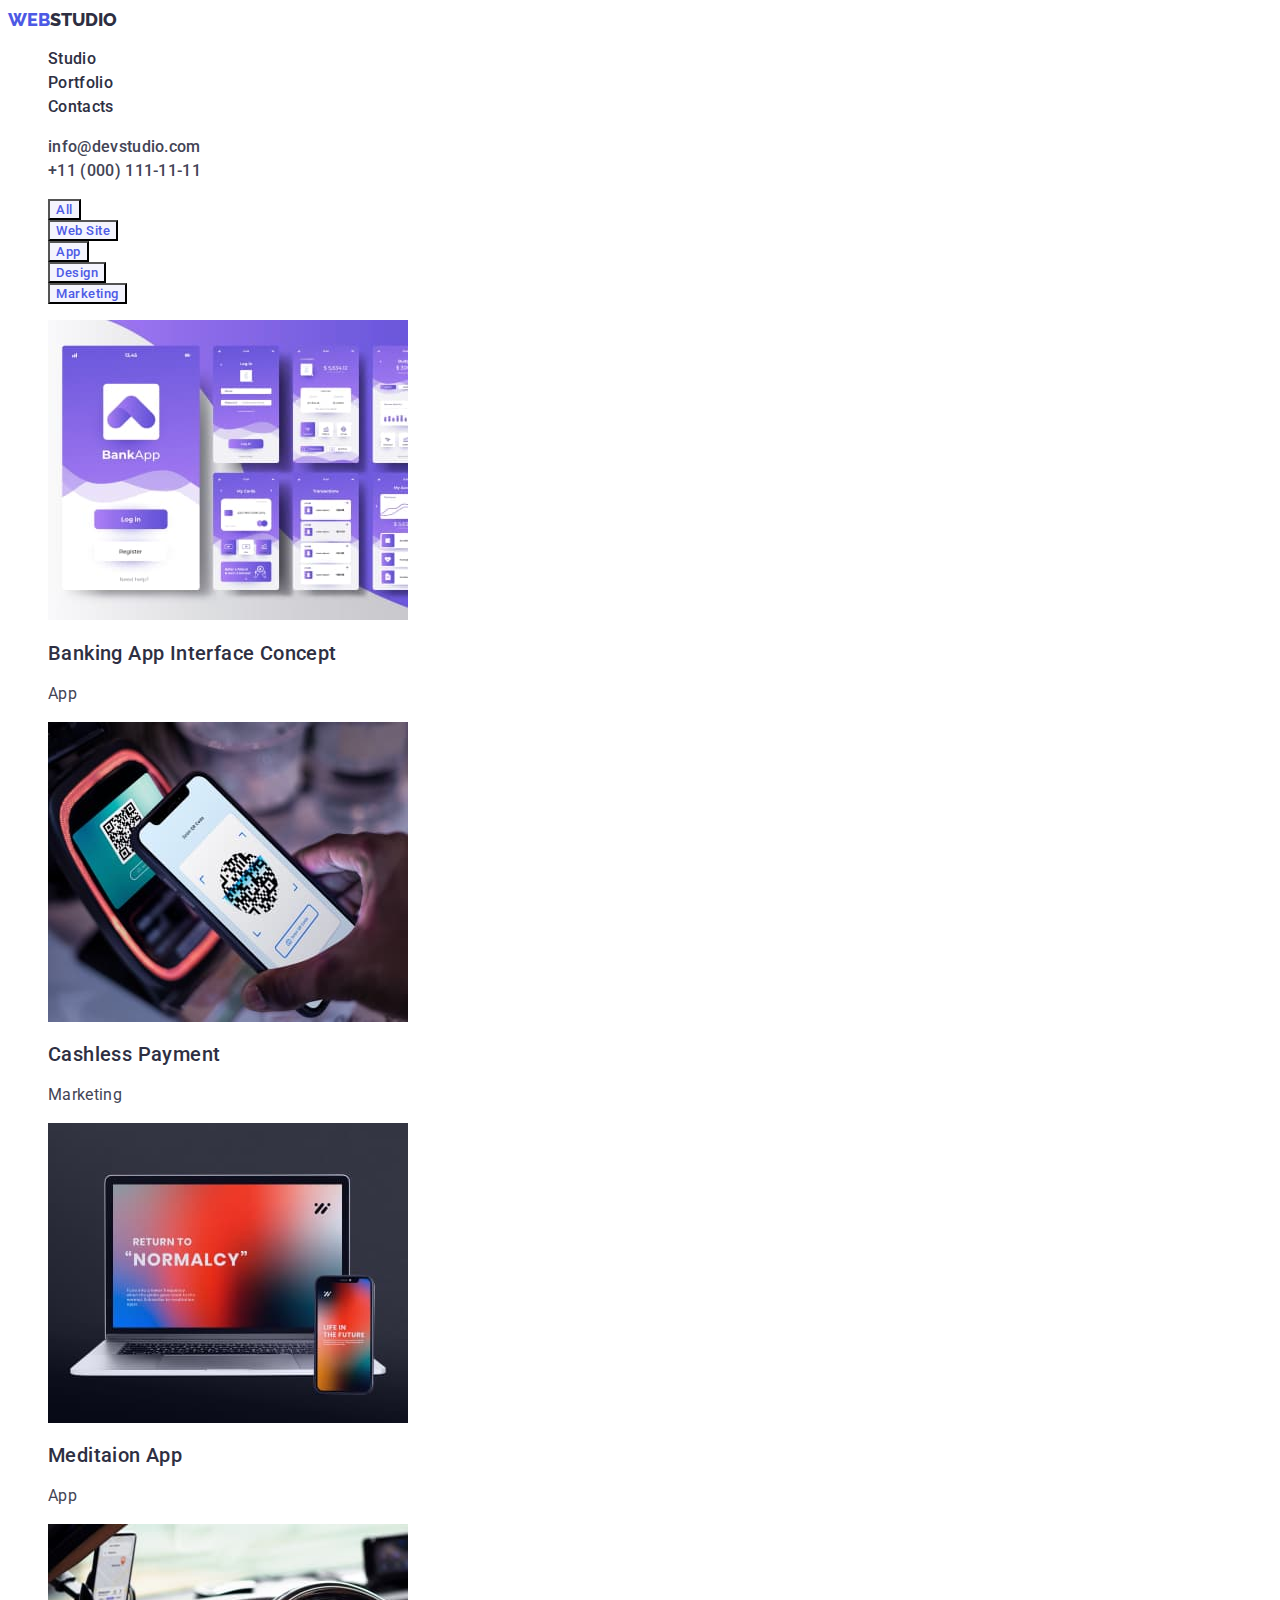
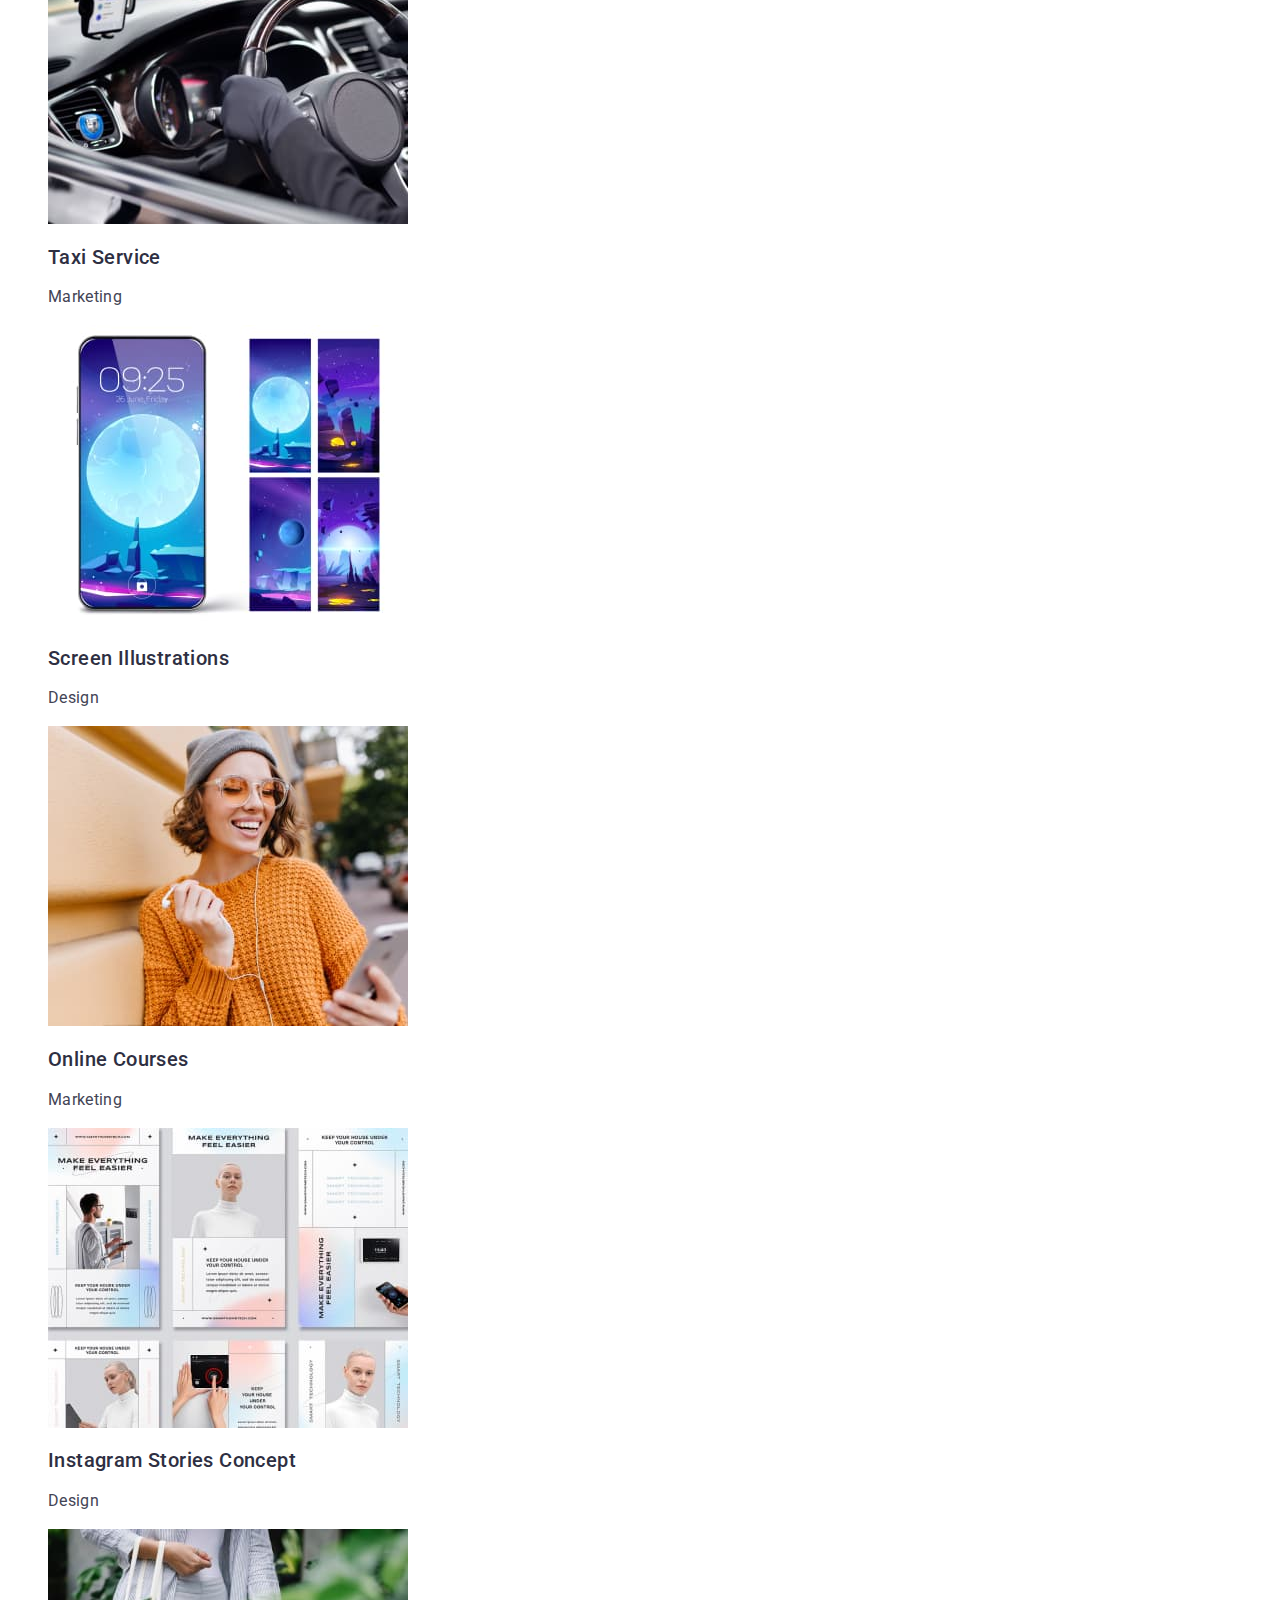
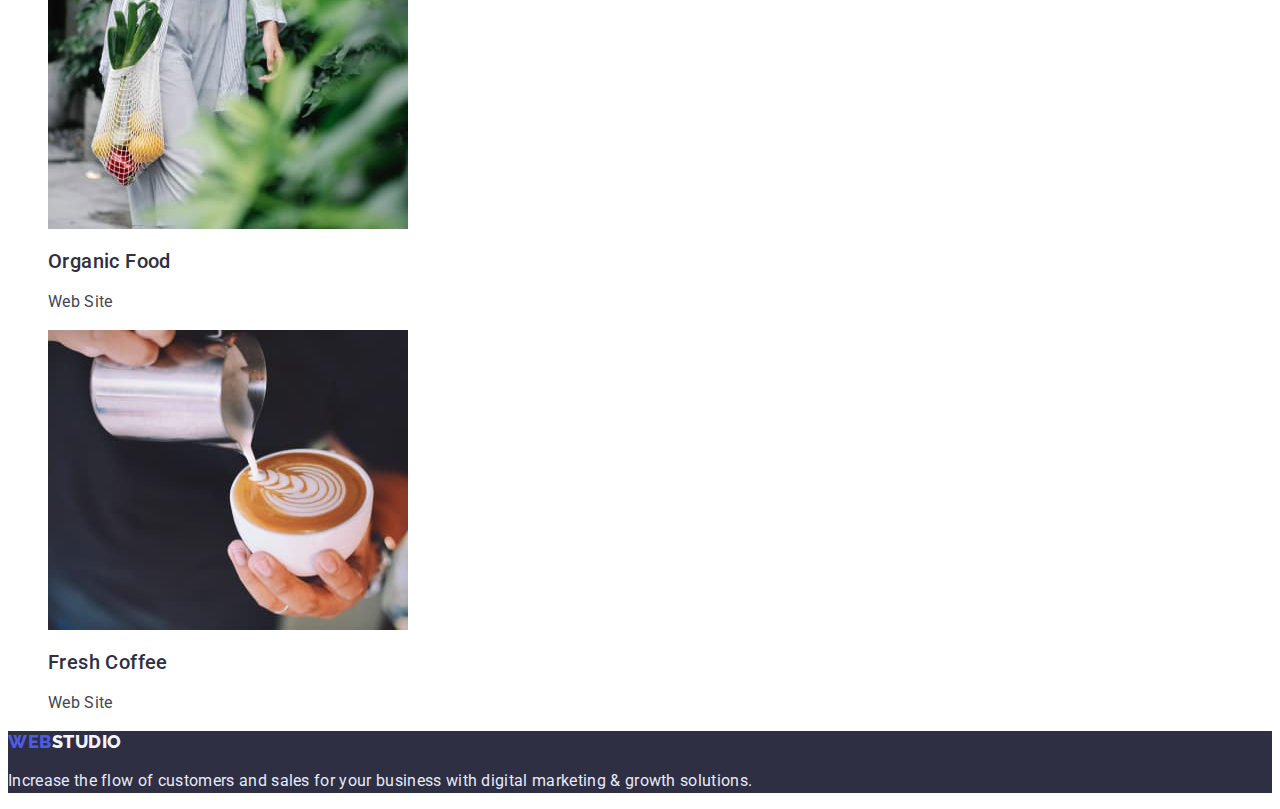
==== portfolio.html @ 5d2a2598 "Initial commit" ====
<!DOCTYPE html>
<html lang="en">
  <head>
    <meta charset="UTF-8" />
    <meta http-equiv="X-UA-Compatible" content="IE=edge" />
    <meta name="viewport" content="width=device-width, initial-scale=1.0" />
    <title>Document</title>
    <link rel="stylesheet" href="./css/styles.css" />
    <link rel="preconnect" href="https://fonts.googleapis.com" />
    <link rel="preconnect" href="https://fonts.gstatic.com" crossorigin />
    <link
      href="https://fonts.googleapis.com/css2?family=Raleway:wght@800&family=Roboto:wght@400;500;700&display=swap"
      rel="stylesheet"
    />
  </head>
  <body>
    <header>
      <a href="./index.html" class="logo"><span>Web</span>Studio</a>
      <nav>
        <ul class="site-nav">
          <li><a class="nav" href="./index.html">Studio</a></li>
          <li><a class="nav" href="./portfolio.html">Portfolio</a></li>
          <li><a class="nav" href="">Contacts</a></li>
        </ul>
      </nav>
      <address>
        <ul class="address-list-item">
          <li>
            <a class="address-list" href="mailto:info@devstudio.com"
              >info@devstudio.com</a
            >
          </li>
          <li>
            <a class="address-list-tel" href="tel:+11(000)111-11-11"
              >+11 (000) 111-11-11</a
            >
          </li>
        </ul>
      </address>
    </header>
    <main>
      <section>
        <h1 hidden>Our Portfolio</h1>
        <ul class="btn-tiny">
          <li>
            <button class="btn-large" type="button">All</button>
          </li>
          <li><button class="btn-large" type="button">Web Site</button></li>
          <li><button class="btn-large" type="button">App</button></li>
          <li><button class="btn-large" type="button">Design</button></li>
          <li><button class="btn-large" type="button">Marketing</button></li>
        </ul>
        <ul class="pic">
          <li>
            <a class="thumb" href="">
              <img
                src="./images/portfolio1.jpg"
                alt="bank application"
                width="360"
              />
              <h2 class="headline">Banking App Interface Concept</h2>
              <p class="desc">App</p>
            </a>
          </li>
          <li>
            <a class="thumb" href="">
              <img
                src="./images/portfolio2.jpg"
                alt="smartphone payment"
                width="360"
              />
              <h2 class="headline">Cashless Payment</h2>
              <p class="desc">Marketing</p>
            </a>
          </li>
          <li>
            <a class="thumb" href="">
              <img
                src="./images/portfolio3.jpg"
                alt="phone and laptop"
                width="360"
              />
              <h2 class="headline">Meditaion App</h2>
              <p class="desc">App</p>
            </a>
          </li>
          <li>
            <a class="thumb" href="">
              <img
                src="./images/portfolio4.jpg"
                alt="driver in the car"
                width="360"
              />
              <h2 class="headline">Taxi Service</h2>
              <p class="desc">Marketing</p>
            </a>
          </li>
          <li>
            <a class="thumb" href="">
              <img
                src="./images/portfolio5.jpg"
                alt="moon photo on phone"
                width="360"
              />
              <h2 class="headline">Screen Illustrations</h2>
              <p class="desc">Design</p>
            </a>
          </li>
          <li>
            <a class="thumb" href="">
              <img src="./images/portfolio6.jpg" alt="happy girl" width="360" />
              <h2 class="headline">Online Courses</h2>
              <p class="desc">Marketing</p>
            </a>
          </li>
          <li>
            <a class="thumb" href="">
              <img
                src="./images/portfolio7.jpg"
                alt="makeup service ad"
                width="360"
              />
              <h2 class="headline">Instagram Stories Concept</h2>
              <p class="desc">Design</p>
            </a>
          </li>
          <li>
            <a class="thumb" href="">
              <img
                src="./images/portfolio8.jpg"
                alt="girl carrying vegetables in a basket"
                width="360"
              />
              <h2 class="headline">Organic Food</h2>
              <p class="desc">Web Site</p>
            </a>
          </li>
          <li>
            <a class="thumb" href="">
              <img
                src="./images/portfolio9.jpg"
                alt="barista makes coffe"
                width="360"
              />
              <h2 class="headline">Fresh Coffee</h2>
              <p class="desc">Web Site</p>
            </a>
          </li>
        </ul>
      </section>
    </main>
    <footer class="footer">
      <a class="logo-desc" href="./index.html"><span>Web</span>Studio</a>
      <p class="items">
        Increase the flow of customers and sales for your business with digital
        marketing & growth solutions.
      </p>
    </footer>
  </body>
</html>
---- css/styles.css ----
body {
  font-family: "Roboto";
  color: #434455;
}

/* ЛОГО */
.logo > span {
  font-family: "Raleway";
  font-size: 18px;
  line-height: 1.3;
  color: #4d5ae5;
  text-transform: uppercase;
  font-weight: 800;
  text-decoration: none;
}

.logo {
  font-family: "Raleway";
  font-size: 18px;
  line-height: 1.3;
  color: #2e2f42;
  text-transform: uppercase;
  font-weight: 800;
  text-decoration: none;
}
/* Navigation */
.site-nav {
  font-weight: 500;
  list-style-type: none;
}
.nav {
  font-size: 16px;
  line-height: 1.5;
  letter-spacing: 0.02em;
  color: #2e2f42;
  text-decoration: none;
}
.nav:hover,
.nav:focus {
  color: #404bbf;
}
.address-list {
  text-decoration: none;
  color: #434455;
}
.address-list-tel {
  text-decoration: none;
  color: #434455;
}

.address-list-item {
  font-size: 16px;
  line-height: 1.5;
  letter-spacing: 0.02em;
  list-style-type: none;
  font-style: normal;
  font-weight: 500;
}

.address-list:hover,
.address-list:focus {
  color: #404bbf;
}

/* Секция Герой */
.title {
  font-weight: 700;
  font-size: 56px;
  letter-spacing: 0.02em;
  line-height: 1.1;
  text-align: center;
  color: #ffffff;
}
.thumbnail {
  background-color: #2e2f42;
}
button {
  font-family: inherit;
  cursor: pointer;
}
.btn:hover,
.btn:focus {
  background-color: #404bbf;
}
.btn-tiny {
  list-style-type: none;
}
.btn-large {
  font-weight: 500;
  display: flex;
  align-items: center;
  text-align: center;
  letter-spacing: 0.04em;
  background: #f4f4fd;
  color: #4d5ae5;
}
.btn-large:hover,
.btn-large:focus {
  background-color: #404bbf;
  color: #ffffff;
}
.btn {
  font-weight: 500;
  display: flex;
  align-items: center;
  font-size: 16px;
  line-height: 1.5;
  letter-spacing: 0.04em;
  color: #ffffff;
  background: #4d5ae5;
}
/* Секция1 */
.subject {
  font-weight: 500;
  font-size: 20px;
  line-height: 1.2;
  color: #2e2f42;
}
.item {
  font-size: 16px;
  line-height: 1.5;
  color: #434455;
  letter-spacing: 0.02em;
  list-style-type: none;
}
.aside {
  list-style-type: none;
  letter-spacing: 0.02em;
}
/* Секция2 */
.heading {
  font-weight: 700;
  font-size: 36px;
  line-height: 1.1;
  text-align: center;
  text-transform: capitalize;
  color: #2e2f42;
  letter-spacing: 0.02em;
}
.pic {
  list-style-type: none;
}
/* Секция3 */
.thumb {
  text-decoration: none;
}

.headline {
  font-weight: 500;
  font-size: 20px;
  line-height: 1.2;
  letter-spacing: 0.02em;
  color: #2e2f42;
}

.desc {
  font-size: 16px;
  line-height: 1.5;
  letter-spacing: 0.02em;
  list-style-type: none;
  color: #434455;
}
.picture {
  list-style-type: none;
}
/* Футер */
.logo-desc {
  font-family: "Raleway";
  font-weight: 800;
  font-size: 18px;
  line-height: 1.2;
  display: flex;
  align-items: center;
  letter-spacing: 0.03em;
  text-transform: uppercase;
  color: #f4f4fd;
  background-color: #2e2f42;
  text-decoration: none;
}
.logo-desc > span {
  font-family: "Raleway";
  font-style: normal;
  font-weight: 800;
  font-size: 18px;
  line-height: 1.2;
  display: flex;
  align-items: center;
  letter-spacing: 0.03em;
  text-transform: uppercase;
  color: #4d5ae5;
  text-decoration: none;
}
.footer {
  background-color: #2e2f42;
}
.items {
  color: #e7e9fc;
  background-color: #2e2f42;
  font-size: 16px;
  line-height: 1.5;
  letter-spacing: 0.02em;
}
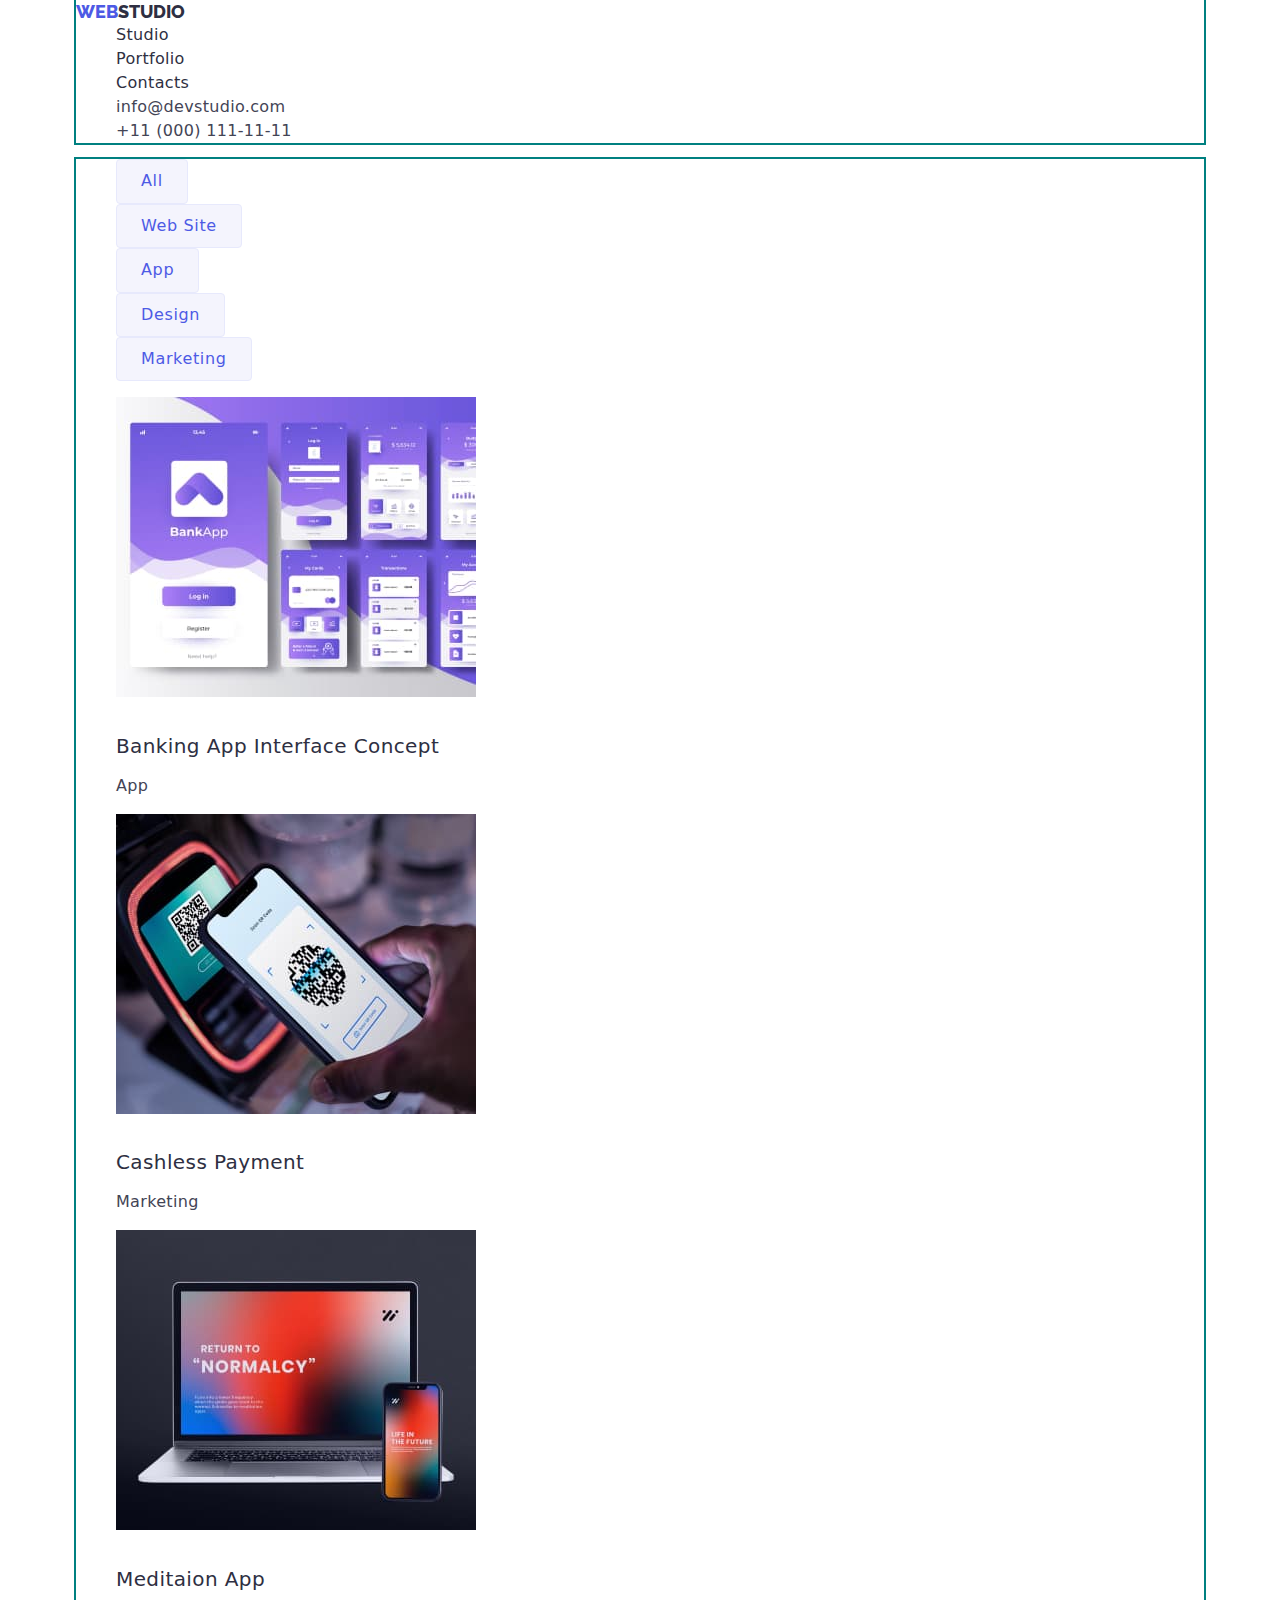
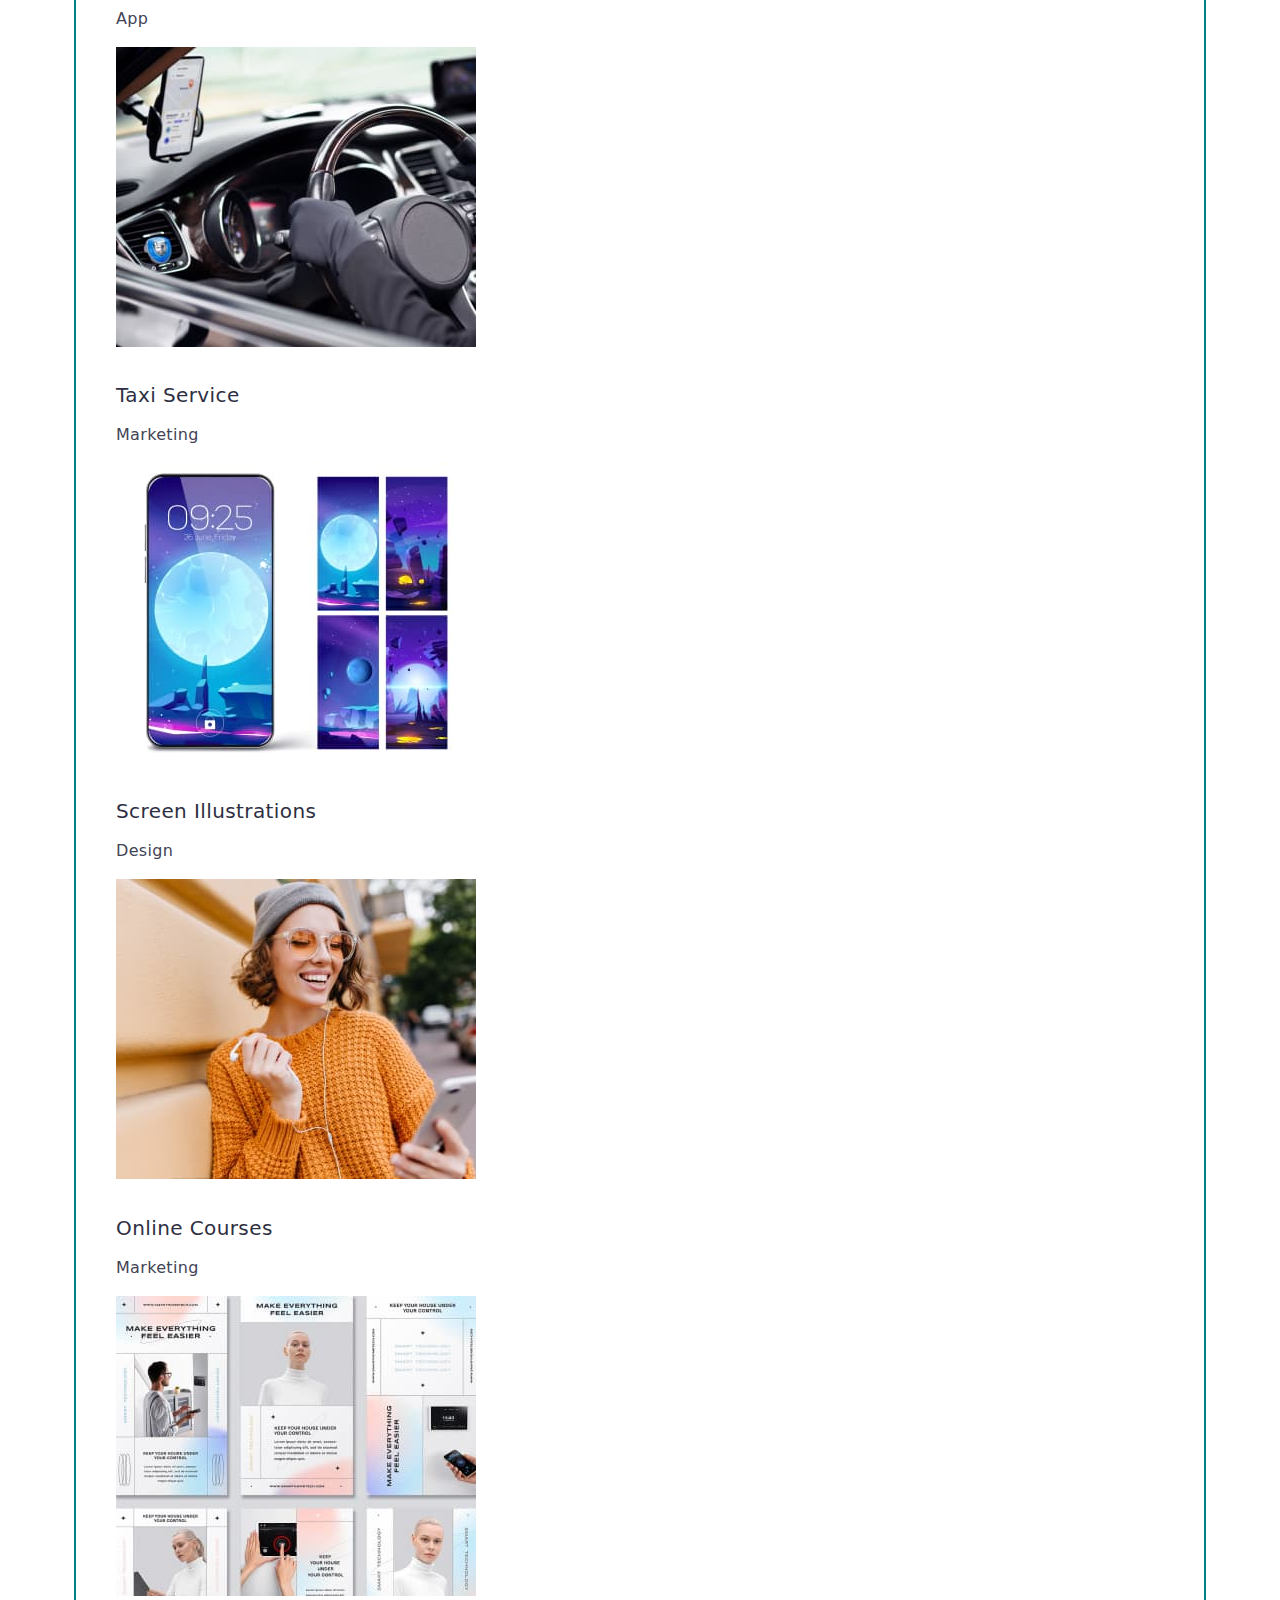
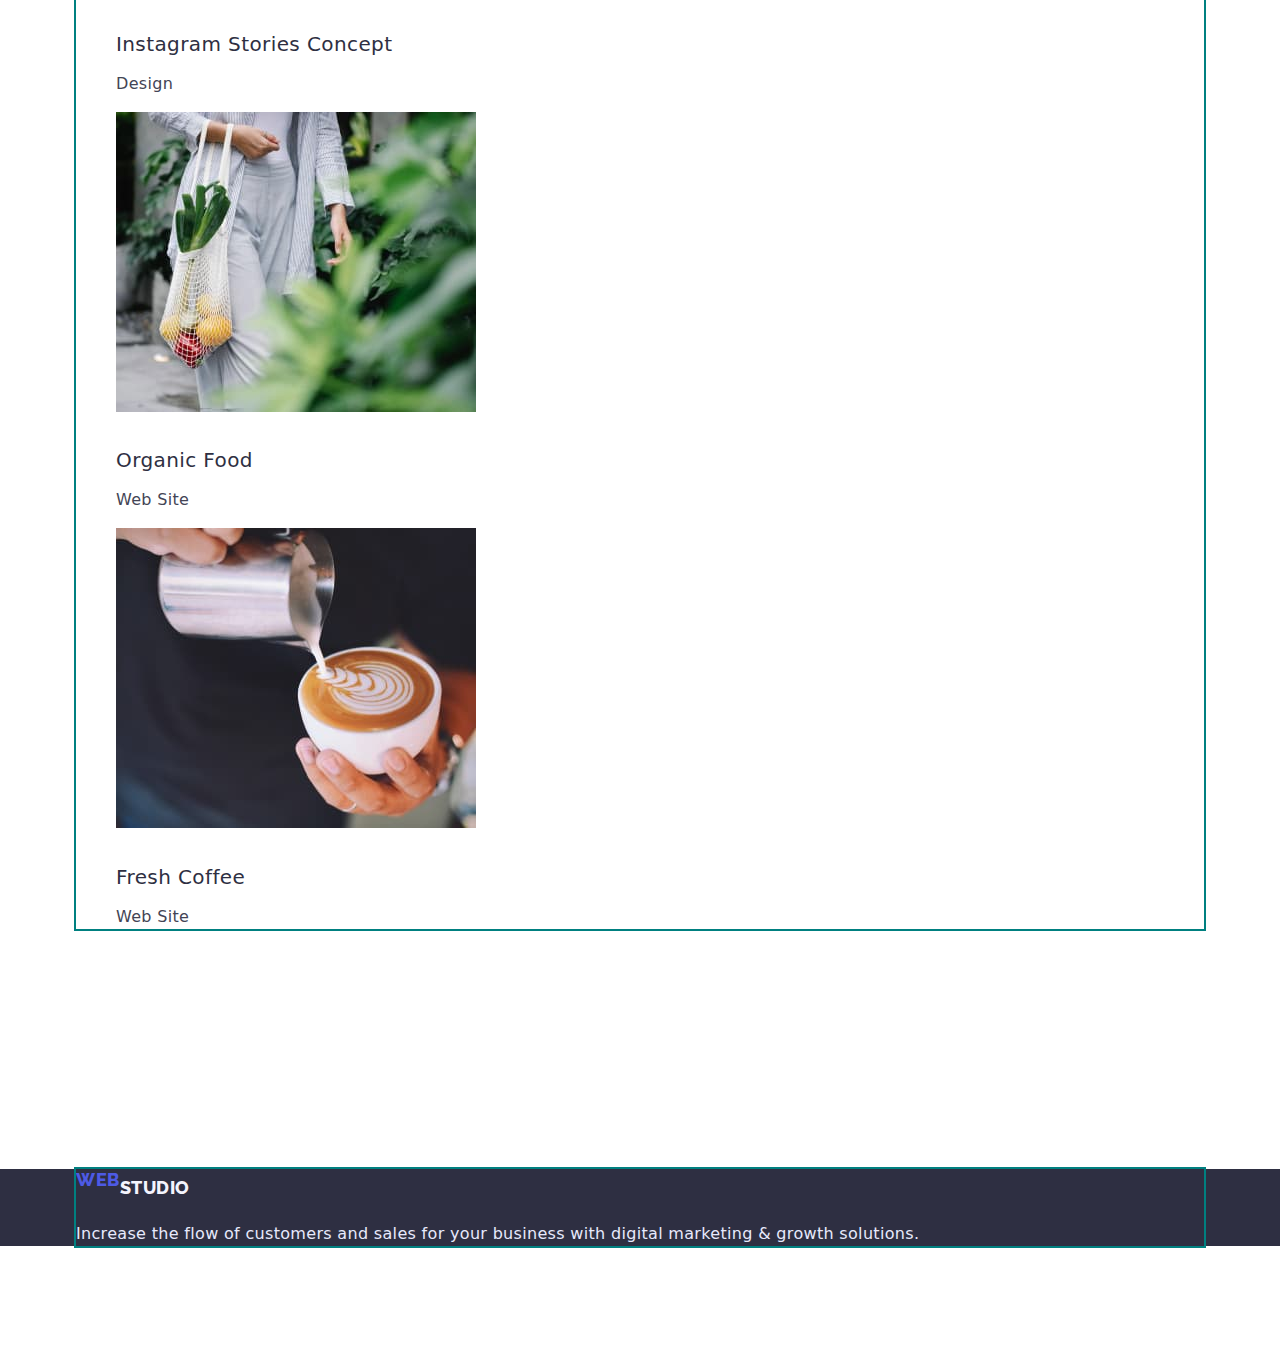
==== commit bb70db79: "Chin" ====
--- a/portfolio.html
+++ b/portfolio.html
@@ -12,149 +12,163 @@
       href="https://fonts.googleapis.com/css2?family=Raleway:wght@800&family=Roboto:wght@400;500;700&display=swap"
       rel="stylesheet"
     />
+    <link
+      rel="stylesheet"
+      href="https://cdnjs.cloudflare.com/ajax/libs/modern-normalize/1.1.0/modern-normalize.min.css"
+    />
   </head>
   <body>
     <header>
-      <a href="./index.html" class="logo"><span>Web</span>Studio</a>
-      <nav>
-        <ul class="site-nav">
-          <li><a class="nav" href="./index.html">Studio</a></li>
-          <li><a class="nav" href="./portfolio.html">Portfolio</a></li>
-          <li><a class="nav" href="">Contacts</a></li>
-        </ul>
-      </nav>
-      <address>
-        <ul class="address-list-item">
-          <li>
-            <a class="address-list" href="mailto:info@devstudio.com"
-              >info@devstudio.com</a
-            >
-          </li>
-          <li>
-            <a class="address-list-tel" href="tel:+11(000)111-11-11"
-              >+11 (000) 111-11-11</a
-            >
-          </li>
-        </ul>
-      </address>
+      <div class="container">
+        <a href="./index.html" class="logo"><span>Web</span>Studio</a>
+        <nav>
+          <ul class="site-nav">
+            <li><a class="nav" href="./index.html">Studio</a></li>
+            <li><a class="nav" href="./portfolio.html">Portfolio</a></li>
+            <li><a class="nav" href="">Contacts</a></li>
+          </ul>
+        </nav>
+        <address>
+          <ul class="address-list-item">
+            <li>
+              <a class="address-list" href="mailto:info@devstudio.com"
+                >info@devstudio.com</a
+              >
+            </li>
+            <li>
+              <a class="address-list-tel" href="tel:+11(000)111-11-11"
+                >+11 (000) 111-11-11</a
+              >
+            </li>
+          </ul>
+        </address>
+      </div>
     </header>
     <main>
       <section>
-        <h1 hidden>Our Portfolio</h1>
-        <ul class="btn-tiny">
-          <li>
-            <button class="btn-large" type="button">All</button>
-          </li>
-          <li><button class="btn-large" type="button">Web Site</button></li>
-          <li><button class="btn-large" type="button">App</button></li>
-          <li><button class="btn-large" type="button">Design</button></li>
-          <li><button class="btn-large" type="button">Marketing</button></li>
-        </ul>
-        <ul class="pic">
-          <li>
-            <a class="thumb" href="">
-              <img
-                src="./images/portfolio1.jpg"
-                alt="bank application"
-                width="360"
-              />
-              <h2 class="headline">Banking App Interface Concept</h2>
-              <p class="desc">App</p>
-            </a>
-          </li>
-          <li>
-            <a class="thumb" href="">
-              <img
-                src="./images/portfolio2.jpg"
-                alt="smartphone payment"
-                width="360"
-              />
-              <h2 class="headline">Cashless Payment</h2>
-              <p class="desc">Marketing</p>
-            </a>
-          </li>
-          <li>
-            <a class="thumb" href="">
-              <img
-                src="./images/portfolio3.jpg"
-                alt="phone and laptop"
-                width="360"
-              />
-              <h2 class="headline">Meditaion App</h2>
-              <p class="desc">App</p>
-            </a>
-          </li>
-          <li>
-            <a class="thumb" href="">
-              <img
-                src="./images/portfolio4.jpg"
-                alt="driver in the car"
-                width="360"
-              />
-              <h2 class="headline">Taxi Service</h2>
-              <p class="desc">Marketing</p>
-            </a>
-          </li>
-          <li>
-            <a class="thumb" href="">
-              <img
-                src="./images/portfolio5.jpg"
-                alt="moon photo on phone"
-                width="360"
-              />
-              <h2 class="headline">Screen Illustrations</h2>
-              <p class="desc">Design</p>
-            </a>
-          </li>
-          <li>
-            <a class="thumb" href="">
-              <img src="./images/portfolio6.jpg" alt="happy girl" width="360" />
-              <h2 class="headline">Online Courses</h2>
-              <p class="desc">Marketing</p>
-            </a>
-          </li>
-          <li>
-            <a class="thumb" href="">
-              <img
-                src="./images/portfolio7.jpg"
-                alt="makeup service ad"
-                width="360"
-              />
-              <h2 class="headline">Instagram Stories Concept</h2>
-              <p class="desc">Design</p>
-            </a>
-          </li>
-          <li>
-            <a class="thumb" href="">
-              <img
-                src="./images/portfolio8.jpg"
-                alt="girl carrying vegetables in a basket"
-                width="360"
-              />
-              <h2 class="headline">Organic Food</h2>
-              <p class="desc">Web Site</p>
-            </a>
-          </li>
-          <li>
-            <a class="thumb" href="">
-              <img
-                src="./images/portfolio9.jpg"
-                alt="barista makes coffe"
-                width="360"
-              />
-              <h2 class="headline">Fresh Coffee</h2>
-              <p class="desc">Web Site</p>
-            </a>
-          </li>
-        </ul>
+        <div class="container">
+          <h1 hidden>Our Portfolio</h1>
+          <ul class="btn-tiny">
+            <li>
+              <button class="btn-large" type="button">All</button>
+            </li>
+            <li><button class="btn-large" type="button">Web Site</button></li>
+            <li><button class="btn-large" type="button">App</button></li>
+            <li><button class="btn-large" type="button">Design</button></li>
+            <li><button class="btn-large" type="button">Marketing</button></li>
+          </ul>
+          <ul class="pic">
+            <li>
+              <a class="thumb" href="">
+                <img
+                  src="./images/portfolio1.jpg"
+                  alt="bank application"
+                  width="360"
+                />
+                <h2 class="headline">Banking App Interface Concept</h2>
+                <p class="desc">App</p>
+              </a>
+            </li>
+            <li>
+              <a class="thumb" href="">
+                <img
+                  src="./images/portfolio2.jpg"
+                  alt="smartphone payment"
+                  width="360"
+                />
+                <h2 class="headline">Cashless Payment</h2>
+                <p class="desc">Marketing</p>
+              </a>
+            </li>
+            <li>
+              <a class="thumb" href="">
+                <img
+                  src="./images/portfolio3.jpg"
+                  alt="phone and laptop"
+                  width="360"
+                />
+                <h2 class="headline">Meditaion App</h2>
+                <p class="desc">App</p>
+              </a>
+            </li>
+            <li>
+              <a class="thumb" href="">
+                <img
+                  src="./images/portfolio4.jpg"
+                  alt="driver in the car"
+                  width="360"
+                />
+                <h2 class="headline">Taxi Service</h2>
+                <p class="desc">Marketing</p>
+              </a>
+            </li>
+            <li>
+              <a class="thumb" href="">
+                <img
+                  src="./images/portfolio5.jpg"
+                  alt="moon photo on phone"
+                  width="360"
+                />
+                <h2 class="headline">Screen Illustrations</h2>
+                <p class="desc">Design</p>
+              </a>
+            </li>
+            <li>
+              <a class="thumb" href="">
+                <img
+                  src="./images/portfolio6.jpg"
+                  alt="happy girl"
+                  width="360"
+                />
+                <h2 class="headline">Online Courses</h2>
+                <p class="desc">Marketing</p>
+              </a>
+            </li>
+            <li>
+              <a class="thumb" href="">
+                <img
+                  src="./images/portfolio7.jpg"
+                  alt="makeup service ad"
+                  width="360"
+                />
+                <h2 class="headline">Instagram Stories Concept</h2>
+                <p class="desc">Design</p>
+              </a>
+            </li>
+            <li>
+              <a class="thumb" href="">
+                <img
+                  src="./images/portfolio8.jpg"
+                  alt="girl carrying vegetables in a basket"
+                  width="360"
+                />
+                <h2 class="headline">Organic Food</h2>
+                <p class="desc">Web Site</p>
+              </a>
+            </li>
+            <li>
+              <a class="thumb" href="">
+                <img
+                  src="./images/portfolio9.jpg"
+                  alt="barista makes coffe"
+                  width="360"
+                />
+                <h2 class="headline">Fresh Coffee</h2>
+                <p class="desc">Web Site</p>
+              </a>
+            </li>
+          </ul>
+        </div>
       </section>
     </main>
     <footer class="footer">
-      <a class="logo-desc" href="./index.html"><span>Web</span>Studio</a>
-      <p class="items">
-        Increase the flow of customers and sales for your business with digital
-        marketing & growth solutions.
-      </p>
+      <div class="container">
+        <a class="logo-desc" href="./index.html"><span>Web</span>Studio</a>
+        <p class="items">
+          Increase the flow of customers and sales for your business with
+          digital marketing & growth solutions.
+        </p>
+      </div>
     </footer>
   </body>
 </html>
--- a/css/styles.css
+++ b/css/styles.css
@@ -2,7 +2,12 @@
   font-family: "Roboto";
   color: #434455;
 }
-
+.container {
+  margin-left: auto;
+  margin-right: auto;
+  width: 1128px;
+  outline: 2px solid teal;
+}
 /* ЛОГО */
 .logo > span {
   font-family: "Raleway";
@@ -24,9 +29,15 @@
   text-decoration: none;
 }
 /* Navigation */
+.lead {
+  margin-top: 0;
+  margin-bottom: 0;
+}
 .site-nav {
   font-weight: 500;
   list-style-type: none;
+  margin-top: 0;
+  margin-bottom: 0;
 }
 .nav {
   font-size: 16px;
@@ -55,6 +66,8 @@
   list-style-type: none;
   font-style: normal;
   font-weight: 500;
+  margin-top: 0;
+  margin-bottom: 0;
 }
 
 .address-list:hover,
@@ -64,14 +77,16 @@
 
 /* Секция Герой */
 .title {
+  margin-top: 0;
+  margin-bottom: 48px;
   font-weight: 700;
   font-size: 56px;
   letter-spacing: 0.02em;
   line-height: 1.1;
-  text-align: center;
   color: #ffffff;
 }
 .thumbnail {
+  text-align: center;
   background-color: #2e2f42;
 }
 button {
@@ -93,6 +108,11 @@
   letter-spacing: 0.04em;
   background: #f4f4fd;
   color: #4d5ae5;
+  display: inline-block;
+  border: 1px solid #e7e9fc;
+  border-radius: 4px;
+  min-width: 30px;
+  padding: 12px 24px;
 }
 .btn-large:hover,
 .btn-large:focus {
@@ -101,20 +121,30 @@
 }
 .btn {
   font-weight: 500;
-  display: flex;
   align-items: center;
   font-size: 16px;
   line-height: 1.5;
   letter-spacing: 0.04em;
   color: #ffffff;
   background: #4d5ae5;
+  border-radius: 4px;
+  padding: 16px 32px;
+  display: inline-block;
+  min-width: 169px;
+  text-align: center;
 }
 /* Секция1 */
+.section {
+  padding-top: 120px;
+  padding-bottom: 120px;
+}
 .subject {
   font-weight: 500;
   font-size: 20px;
   line-height: 1.2;
   color: #2e2f42;
+  margin-top: 0;
+  margin-bottom: 8px;
 }
 .item {
   font-size: 16px;
@@ -122,6 +152,8 @@
   color: #434455;
   letter-spacing: 0.02em;
   list-style-type: none;
+  margin-top: 0;
+  margin-bottom: 120px;
 }
 .aside {
   list-style-type: none;
@@ -136,9 +168,13 @@
   text-transform: capitalize;
   color: #2e2f42;
   letter-spacing: 0.02em;
-}
+  margin: 0px 0px 72px 0px;
+}
+
 .pic {
   list-style-type: none;
+  margin-top: 0;
+  margin-bottom: 240px;
 }
 /* Секция3 */
 .thumb {
@@ -151,6 +187,8 @@
   line-height: 1.2;
   letter-spacing: 0.02em;
   color: #2e2f42;
+  margin-top: 32px;
+  margin-bottom: 8px;
 }
 
 .desc {
@@ -162,6 +200,8 @@
 }
 .picture {
   list-style-type: none;
+  margin-top: 0;
+  margin-bottom: 120px;
 }
 /* Футер */
 .logo-desc {
@@ -176,6 +216,8 @@
   color: #f4f4fd;
   background-color: #2e2f42;
   text-decoration: none;
+  margin-top: 0px;
+  margin-bottom: 16px;
 }
 .logo-desc > span {
   font-family: "Raleway";
@@ -183,12 +225,13 @@
   font-weight: 800;
   font-size: 18px;
   line-height: 1.2;
-  display: flex;
   align-items: center;
   letter-spacing: 0.03em;
   text-transform: uppercase;
   color: #4d5ae5;
   text-decoration: none;
+  margin-top: 0px;
+  margin-bottom: 16px;
 }
 .footer {
   background-color: #2e2f42;
@@ -199,4 +242,6 @@
   font-size: 16px;
   line-height: 1.5;
   letter-spacing: 0.02em;
-}
+  margin-top: 0px;
+  margin-bottom: 100px;
+}
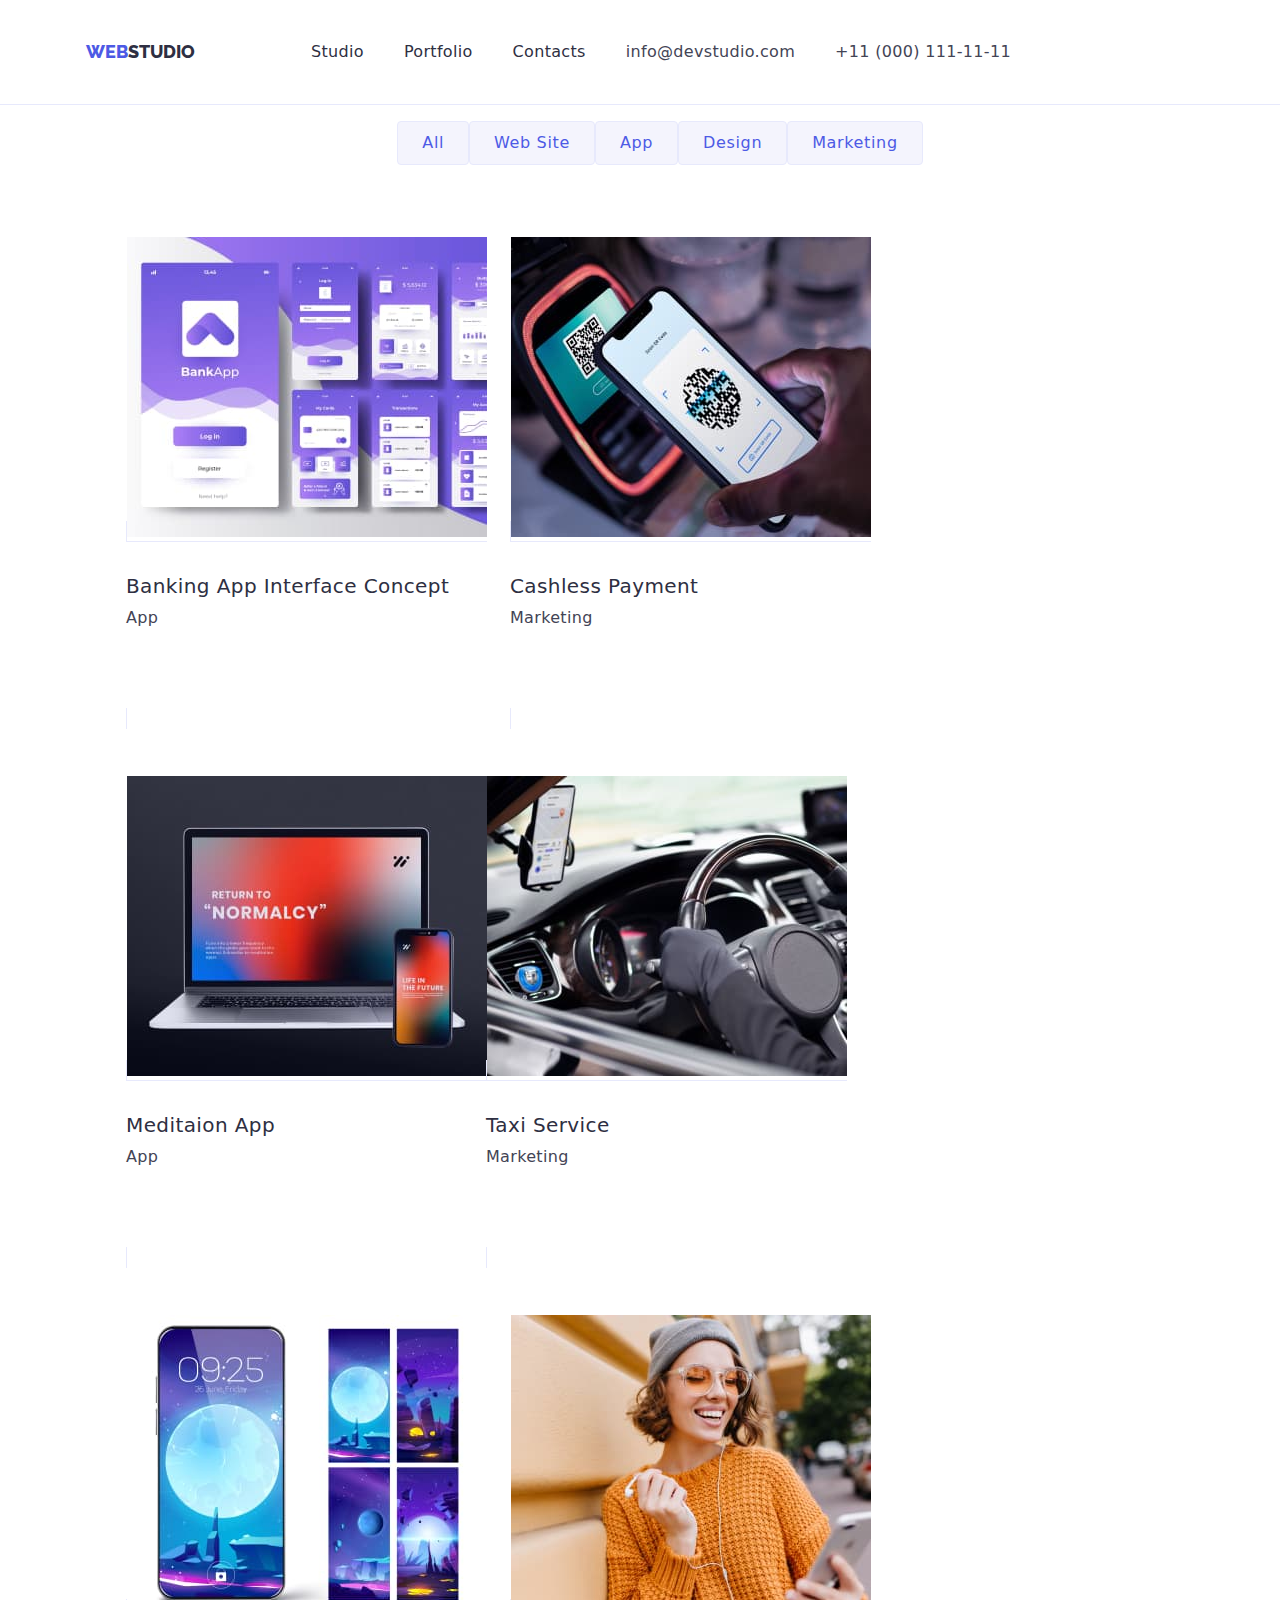
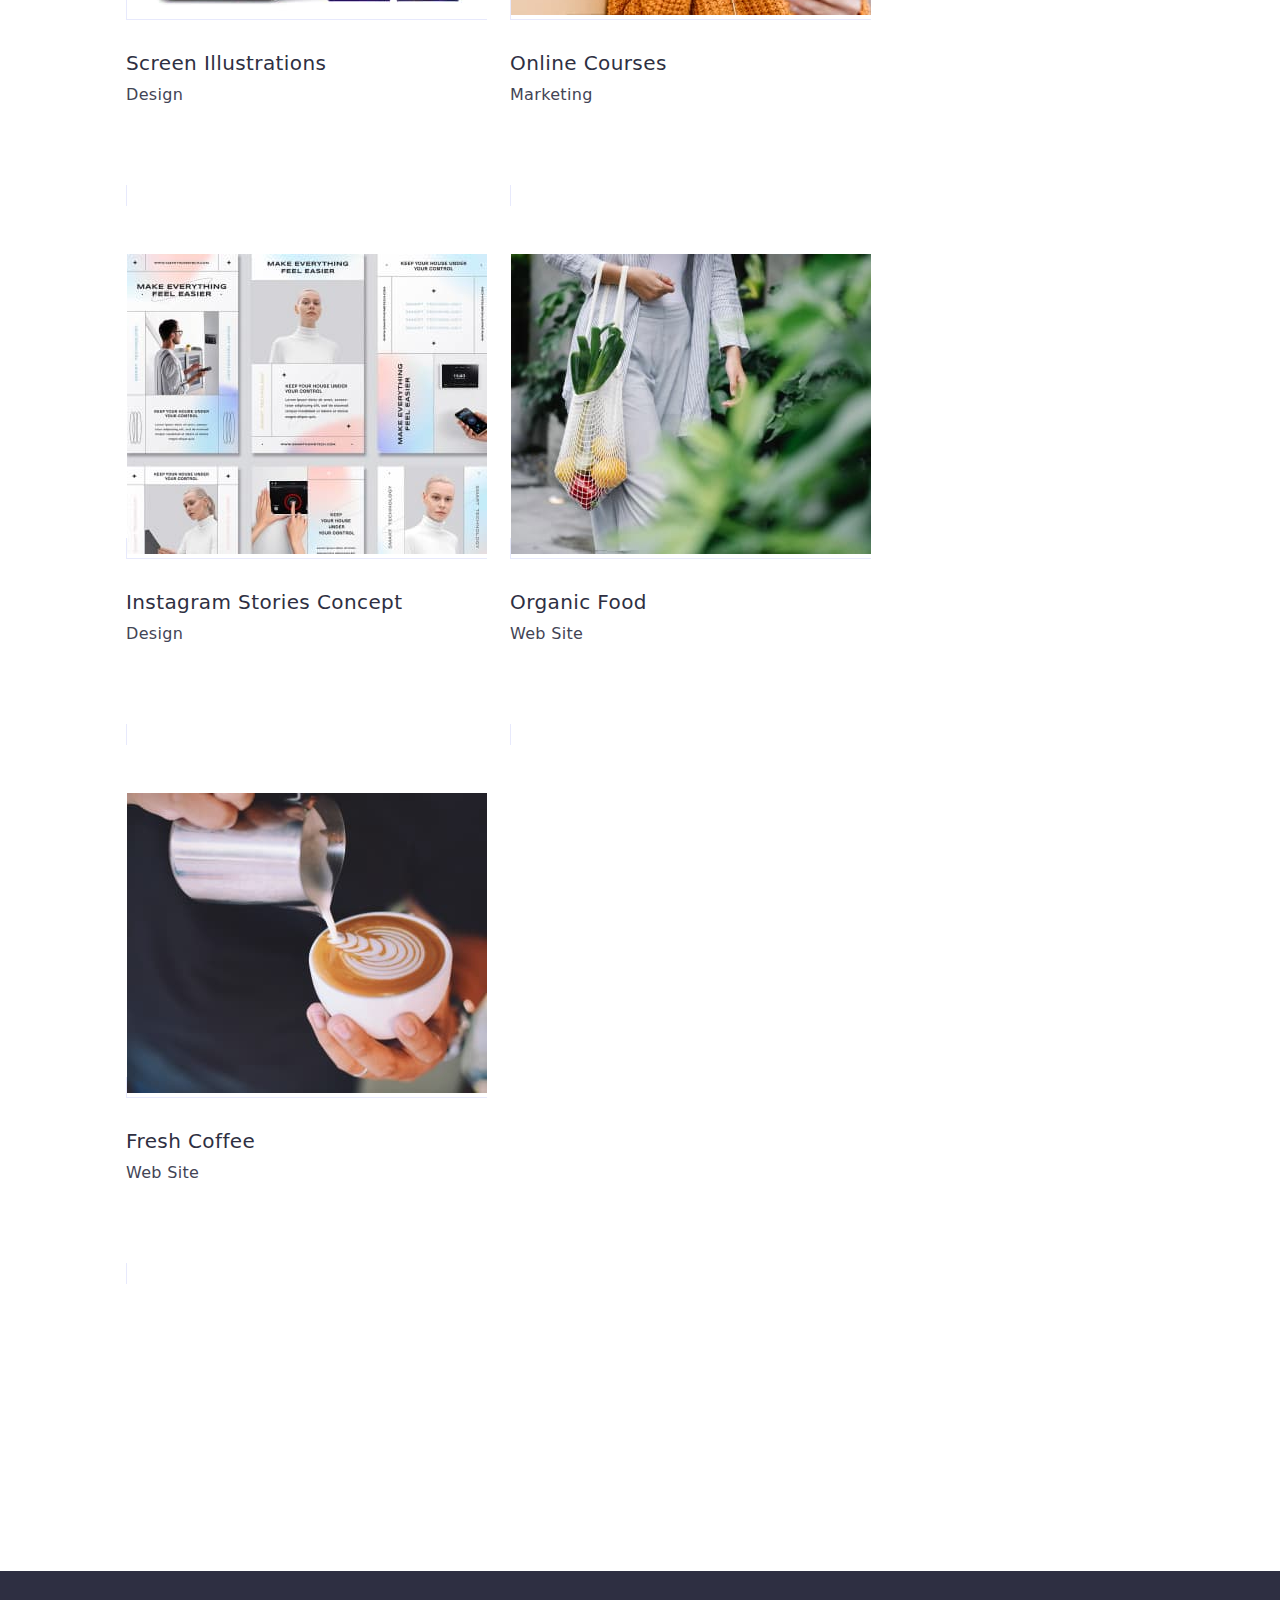
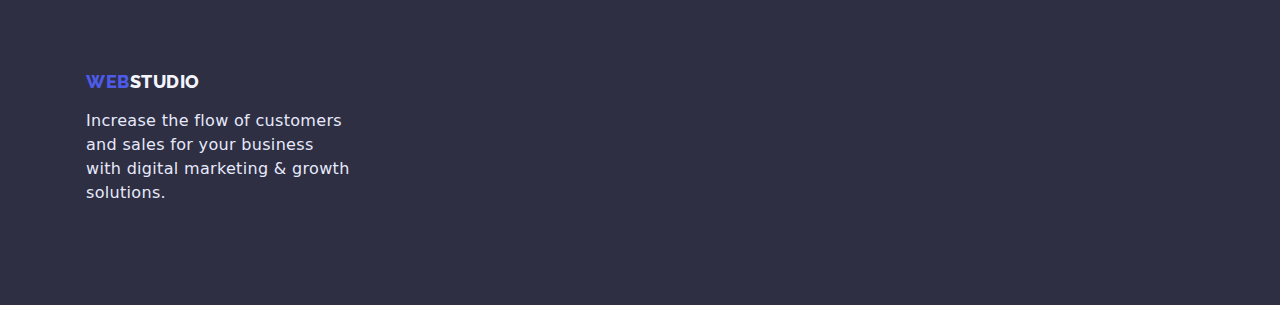
==== commit e80e0f41: "=" ====
--- a/portfolio.html
+++ b/portfolio.html
@@ -18,30 +18,35 @@
     />
   </head>
   <body>
-    <header>
+    <header class="header">
       <div class="container">
-        <a href="./index.html" class="logo"><span>Web</span>Studio</a>
-        <nav>
+        <nav class="main-nav">
+          <a href="./index.html" class="logo"><span>Web</span>Studio</a>
           <ul class="site-nav">
-            <li><a class="nav" href="./index.html">Studio</a></li>
-            <li><a class="nav" href="./portfolio.html">Portfolio</a></li>
-            <li><a class="nav" href="">Contacts</a></li>
+            <li class="nav-flex">
+              <a class="nav" href="./index.html">Studio</a>
+            </li>
+            <li class="nav-flex">
+              <a class="nav" href="./portfolio.html">Portfolio</a>
+            </li>
+            <li class="nav-flex"><a class="nav" href="">Contacts</a></li>
           </ul>
+
+          <address>
+            <ul class="address-list-item">
+              <li class="nav-flex">
+                <a class="address-list" href="mailto:info@devstudio.com"
+                  >info@devstudio.com</a
+                >
+              </li>
+              <li class="nav-flex">
+                <a class="address-list-tel" href="tel:+11(000)111-11-11"
+                  >+11 (000) 111-11-11</a
+                >
+              </li>
+            </ul>
+          </address>
         </nav>
-        <address>
-          <ul class="address-list-item">
-            <li>
-              <a class="address-list" href="mailto:info@devstudio.com"
-                >info@devstudio.com</a
-              >
-            </li>
-            <li>
-              <a class="address-list-tel" href="tel:+11(000)111-11-11"
-                >+11 (000) 111-11-11</a
-              >
-            </li>
-          </ul>
-        </address>
       </div>
     </header>
     <main>
@@ -58,7 +63,7 @@
             <li><button class="btn-large" type="button">Marketing</button></li>
           </ul>
           <ul class="pic">
-            <li>
+            <li class="item-list">
               <a class="thumb" href="">
                 <img
                   src="./images/portfolio1.jpg"
@@ -69,7 +74,7 @@
                 <p class="desc">App</p>
               </a>
             </li>
-            <li>
+            <li class="item-list">
               <a class="thumb" href="">
                 <img
                   src="./images/portfolio2.jpg"
@@ -80,7 +85,7 @@
                 <p class="desc">Marketing</p>
               </a>
             </li>
-            <li>
+            <li class="item-list">
               <a class="thumb" href="">
                 <img
                   src="./images/portfolio3.jpg"
@@ -91,7 +96,7 @@
                 <p class="desc">App</p>
               </a>
             </li>
-            <li>
+            <li class="item-list">
               <a class="thumb" href="">
                 <img
                   src="./images/portfolio4.jpg"
@@ -102,7 +107,7 @@
                 <p class="desc">Marketing</p>
               </a>
             </li>
-            <li>
+            <li class="item-list">
               <a class="thumb" href="">
                 <img
                   src="./images/portfolio5.jpg"
@@ -113,7 +118,7 @@
                 <p class="desc">Design</p>
               </a>
             </li>
-            <li>
+            <li class="item-list">
               <a class="thumb" href="">
                 <img
                   src="./images/portfolio6.jpg"
@@ -124,7 +129,7 @@
                 <p class="desc">Marketing</p>
               </a>
             </li>
-            <li>
+            <li class="item-list">
               <a class="thumb" href="">
                 <img
                   src="./images/portfolio7.jpg"
@@ -135,7 +140,7 @@
                 <p class="desc">Design</p>
               </a>
             </li>
-            <li>
+            <li class="item-list">
               <a class="thumb" href="">
                 <img
                   src="./images/portfolio8.jpg"
@@ -146,7 +151,7 @@
                 <p class="desc">Web Site</p>
               </a>
             </li>
-            <li>
+            <li class="item-list">
               <a class="thumb" href="">
                 <img
                   src="./images/portfolio9.jpg"
--- a/css/styles.css
+++ b/css/styles.css
@@ -2,12 +2,18 @@
   font-family: "Roboto";
   color: #434455;
 }
+
 .container {
+  padding-left: 15px;
+  padding-right: 15px;
   margin-left: auto;
   margin-right: auto;
-  width: 1128px;
-  outline: 2px solid teal;
-}
+  width: 1138px;
+}
+.header {
+  border-bottom: 1px solid #e7e9fc;
+}
+
 /* ЛОГО */
 .logo > span {
   font-family: "Raleway";
@@ -28,16 +34,20 @@
   font-weight: 800;
   text-decoration: none;
 }
-/* Navigation */
-.lead {
-  margin-top: 0;
-  margin-bottom: 0;
-}
+
 .site-nav {
   font-weight: 500;
   list-style-type: none;
-  margin-top: 0;
-  margin-bottom: 0;
+  display: flex;
+  margin-left: 76px;
+}
+.site-nav .nav {
+  padding-top: 24px;
+  padding-bottom: 24px;
+  display: block;
+}
+.site-nav .nav-flex:not(:last-child) {
+  margin-right: 40px;
 }
 .nav {
   font-size: 16px;
@@ -45,6 +55,11 @@
   letter-spacing: 0.02em;
   color: #2e2f42;
   text-decoration: none;
+}
+
+.main-nav {
+  display: flex;
+  align-items: center;
 }
 .nav:hover,
 .nav:focus {
@@ -60,6 +75,7 @@
 }
 
 .address-list-item {
+  display: flex;
   font-size: 16px;
   line-height: 1.5;
   letter-spacing: 0.02em;
@@ -68,6 +84,10 @@
   font-weight: 500;
   margin-top: 0;
   margin-bottom: 0;
+  margin-left: auto;
+}
+.address-list-item .nav-flex + .nav-flex {
+  margin-left: 40px;
 }
 
 .address-list:hover,
@@ -84,6 +104,7 @@
   letter-spacing: 0.02em;
   line-height: 1.1;
   color: #ffffff;
+  padding: 188px 473px 0 473px;
 }
 .thumbnail {
   text-align: center;
@@ -99,6 +120,10 @@
 }
 .btn-tiny {
   list-style-type: none;
+  display: flex;
+  justify-content: center;
+  margin: top 96px;
+  margin-bottom: 72px;
 }
 .btn-large {
   font-weight: 500;
@@ -132,18 +157,17 @@
   display: inline-block;
   min-width: 169px;
   text-align: center;
+  margin-top: 48px;
+  margin-bottom: 188px;
 }
 /* Секция1 */
-.section {
-  padding-top: 120px;
-  padding-bottom: 120px;
-}
+
 .subject {
   font-weight: 500;
   font-size: 20px;
   line-height: 1.2;
   color: #2e2f42;
-  margin-top: 0;
+  margin: top 120px;
   margin-bottom: 8px;
 }
 .item {
@@ -154,11 +178,15 @@
   list-style-type: none;
   margin-top: 0;
   margin-bottom: 120px;
+  width: 264px;
+  margin-right: 24px;
 }
 .aside {
   list-style-type: none;
   letter-spacing: 0.02em;
-}
+  display: flex;
+}
+
 /* Секция2 */
 .heading {
   font-weight: 700;
@@ -168,17 +196,22 @@
   text-transform: capitalize;
   color: #2e2f42;
   letter-spacing: 0.02em;
-  margin: 0px 0px 72px 0px;
+  margin-bottom: 72px;
+  margin-top: 0;
 }
 
 .pic {
   list-style-type: none;
   margin-top: 0;
   margin-bottom: 240px;
+  display: flex;
+  flex-wrap: wrap;
+  margin-left: 0;
 }
 /* Секция3 */
 .thumb {
   text-decoration: none;
+  border: 1px solid #e7e9fc;
 }
 
 .headline {
@@ -197,11 +230,14 @@
   letter-spacing: 0.02em;
   list-style-type: none;
   color: #434455;
+  margin: 0;
+  margin-bottom: 80px;
 }
 .picture {
   list-style-type: none;
   margin-top: 0;
   margin-bottom: 120px;
+  display: flex;
 }
 /* Футер */
 .logo-desc {
@@ -216,7 +252,8 @@
   color: #f4f4fd;
   background-color: #2e2f42;
   text-decoration: none;
-  margin-top: 0px;
+  display: inline-block;
+  margin-top: 100px;
   margin-bottom: 16px;
 }
 .logo-desc > span {
@@ -230,7 +267,7 @@
   text-transform: uppercase;
   color: #4d5ae5;
   text-decoration: none;
-  margin-top: 0px;
+  margin-top: 100px;
   margin-bottom: 16px;
 }
 .footer {
@@ -243,5 +280,15 @@
   line-height: 1.5;
   letter-spacing: 0.02em;
   margin-top: 0px;
-  margin-bottom: 100px;
-}
+  padding-bottom: 100px;
+  width: 264px;
+}
+/* Portfolio */
+.item-list:nth-child(3n) {
+  margin-right: 0px;
+}
+.item-list {
+  width: 360px;
+  margin-bottom: 48px;
+  margin-right: 24px;
+}
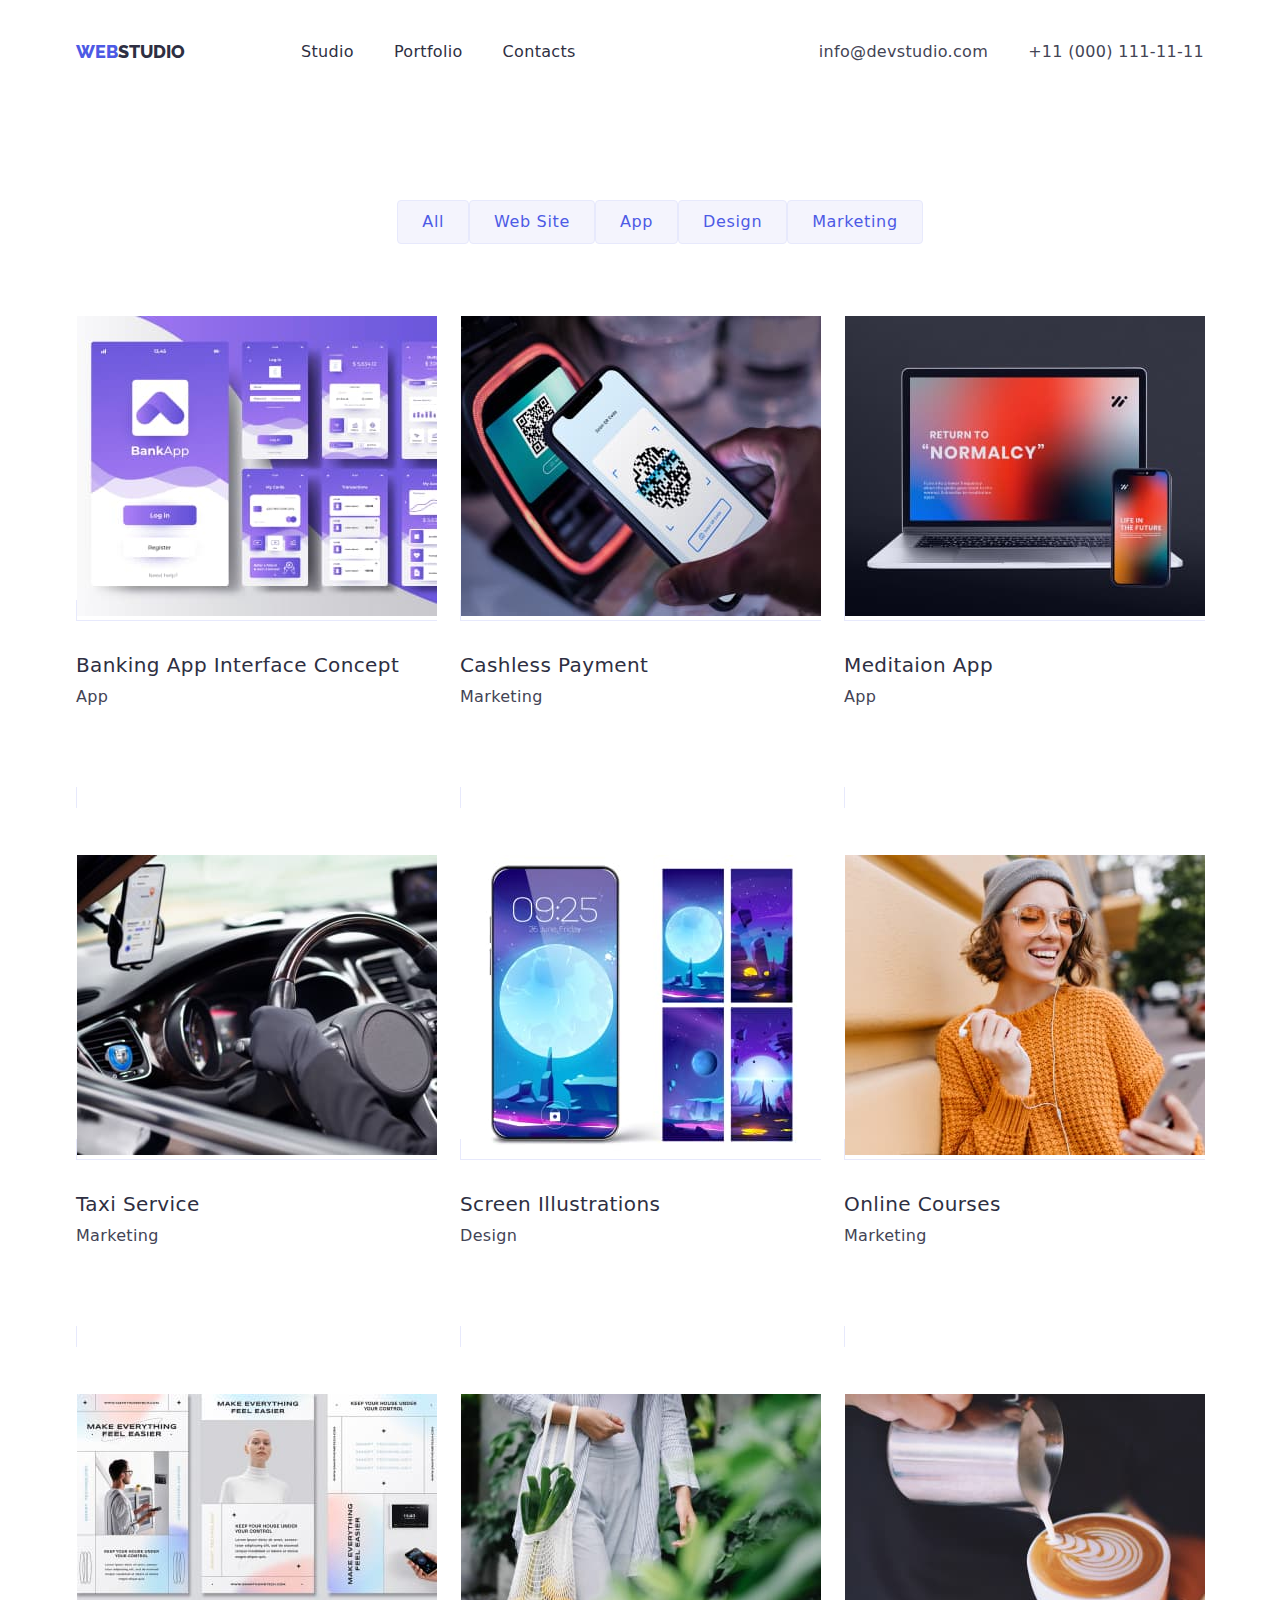
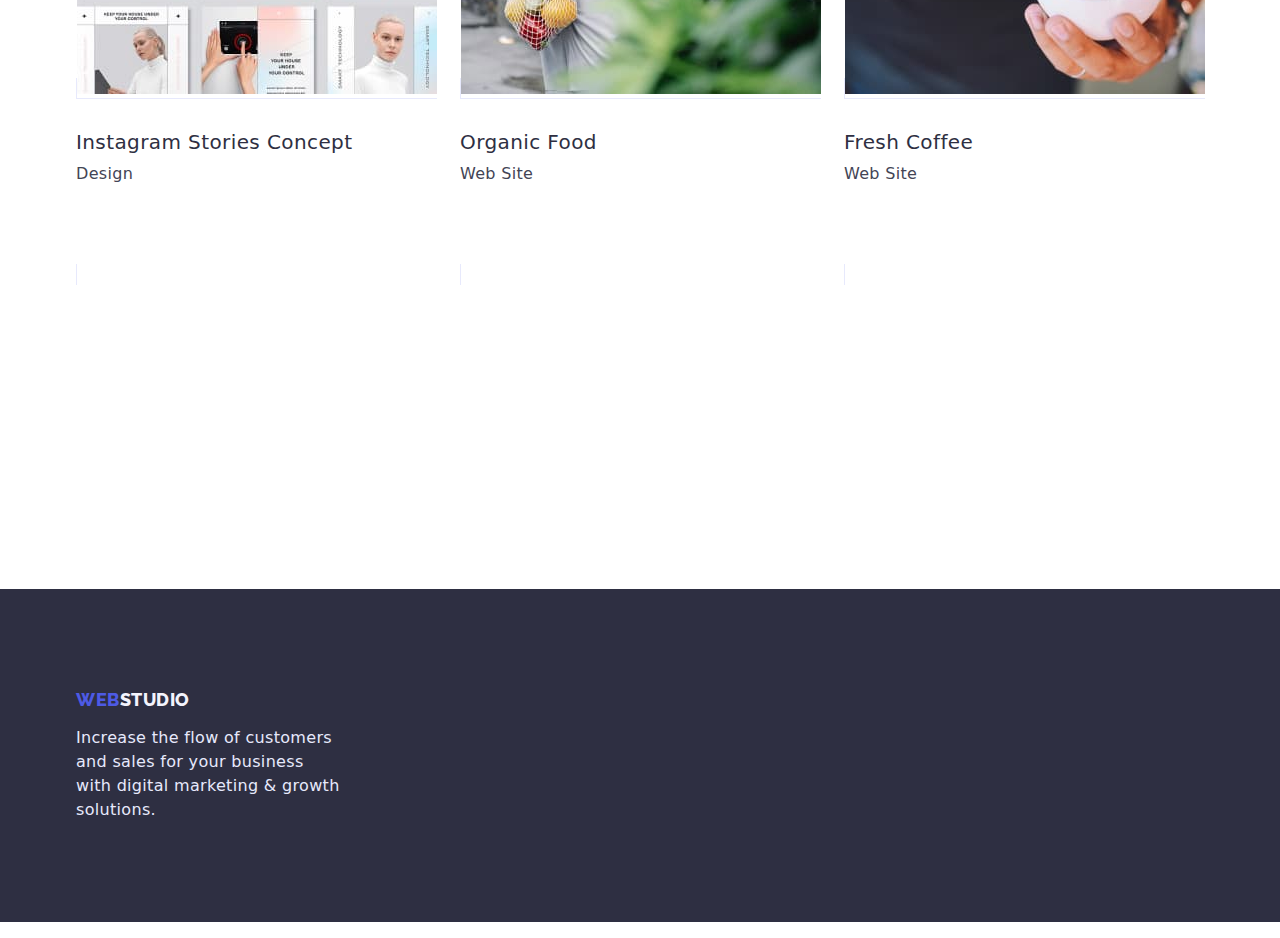
==== commit 418a80d6: "ДЗ№3" ====
--- a/portfolio.html
+++ b/portfolio.html
@@ -20,19 +20,21 @@
   <body>
     <header class="header">
       <div class="container">
-        <nav class="main-nav">
-          <a href="./index.html" class="logo"><span>Web</span>Studio</a>
-          <ul class="site-nav">
-            <li class="nav-flex">
-              <a class="nav" href="./index.html">Studio</a>
-            </li>
-            <li class="nav-flex">
-              <a class="nav" href="./portfolio.html">Portfolio</a>
-            </li>
-            <li class="nav-flex"><a class="nav" href="">Contacts</a></li>
-          </ul>
-
-          <address>
+        <div class="div-flex">
+          <nav>
+            <div class="div-flex">
+            <a href="./index.html" class="logo"><span>Web</span>Studio</a>
+            <ul class="site-nav">
+              <li class="nav-flex">
+                <a class="nav" href="./index.html">Studio</a>
+              </li>
+              <li class="nav-flex">
+                <a class="nav" href="./portfolio.html">Portfolio</a>
+              </li>
+              <li class="nav-flex"><a class="nav" href="">Contacts</a></li>
+            </ul>
+          </nav>
+          <address class="holder">
             <ul class="address-list-item">
               <li class="nav-flex">
                 <a class="address-list" href="mailto:info@devstudio.com"
@@ -46,7 +48,8 @@
               </li>
             </ul>
           </address>
-        </nav>
+          </div>
+        </div>
       </div>
     </header>
     <main>
--- a/css/styles.css
+++ b/css/styles.css
@@ -8,9 +8,9 @@
   padding-right: 15px;
   margin-left: auto;
   margin-right: auto;
-  width: 1138px;
-}
-.header {
+  width: 1158px;
+}
+.headert {
   border-bottom: 1px solid #e7e9fc;
 }
 
@@ -49,6 +49,7 @@
 .site-nav .nav-flex:not(:last-child) {
   margin-right: 40px;
 }
+
 .nav {
   font-size: 16px;
   line-height: 1.5;
@@ -57,7 +58,7 @@
   text-decoration: none;
 }
 
-.main-nav {
+.div-flex {
   display: flex;
   align-items: center;
 }
@@ -85,6 +86,7 @@
   margin-top: 0;
   margin-bottom: 0;
   margin-left: auto;
+  /* margin-right: 40px; */
 }
 .address-list-item .nav-flex + .nav-flex {
   margin-left: 40px;
@@ -94,7 +96,9 @@
 .address-list:focus {
   color: #404bbf;
 }
-
+.holder {
+  margin-left: auto;
+}
 /* Секция Герой */
 .title {
   margin-top: 0;
@@ -122,7 +126,7 @@
   list-style-type: none;
   display: flex;
   justify-content: center;
-  margin: top 96px;
+  margin-top: 96px;
   margin-bottom: 72px;
 }
 .btn-large {
@@ -167,7 +171,7 @@
   font-size: 20px;
   line-height: 1.2;
   color: #2e2f42;
-  margin: top 120px;
+  padding-top: 120px;
   margin-bottom: 8px;
 }
 .item {
@@ -177,7 +181,7 @@
   letter-spacing: 0.02em;
   list-style-type: none;
   margin-top: 0;
-  margin-bottom: 120px;
+  padding-bottom: 120px;
   width: 264px;
   margin-right: 24px;
 }
@@ -203,10 +207,18 @@
 .pic {
   list-style-type: none;
   margin-top: 0;
-  margin-bottom: 240px;
+  padding-bottom: 240px;
   display: flex;
   flex-wrap: wrap;
   margin-left: 0;
+  padding-left: 0;
+  /* margin-right: 24px; */
+}
+.image {
+  margin-right: 24px;
+}
+.image:last-child {
+  margin-right: 0px;
 }
 /* Секция3 */
 .thumb {
@@ -236,8 +248,9 @@
 .picture {
   list-style-type: none;
   margin-top: 0;
-  margin-bottom: 120px;
-  display: flex;
+  padding-bottom: 120px;
+  display: flex;
+  /* margin-right: 24px; */
 }
 /* Футер */
 .logo-desc {
@@ -284,11 +297,12 @@
   width: 264px;
 }
 /* Portfolio */
-.item-list:nth-child(3n) {
-  margin-right: 0px;
-}
+
 .item-list {
   width: 360px;
   margin-bottom: 48px;
   margin-right: 24px;
 }
+.item-list:nth-child(3n) {
+  margin-right: 0px;
+}
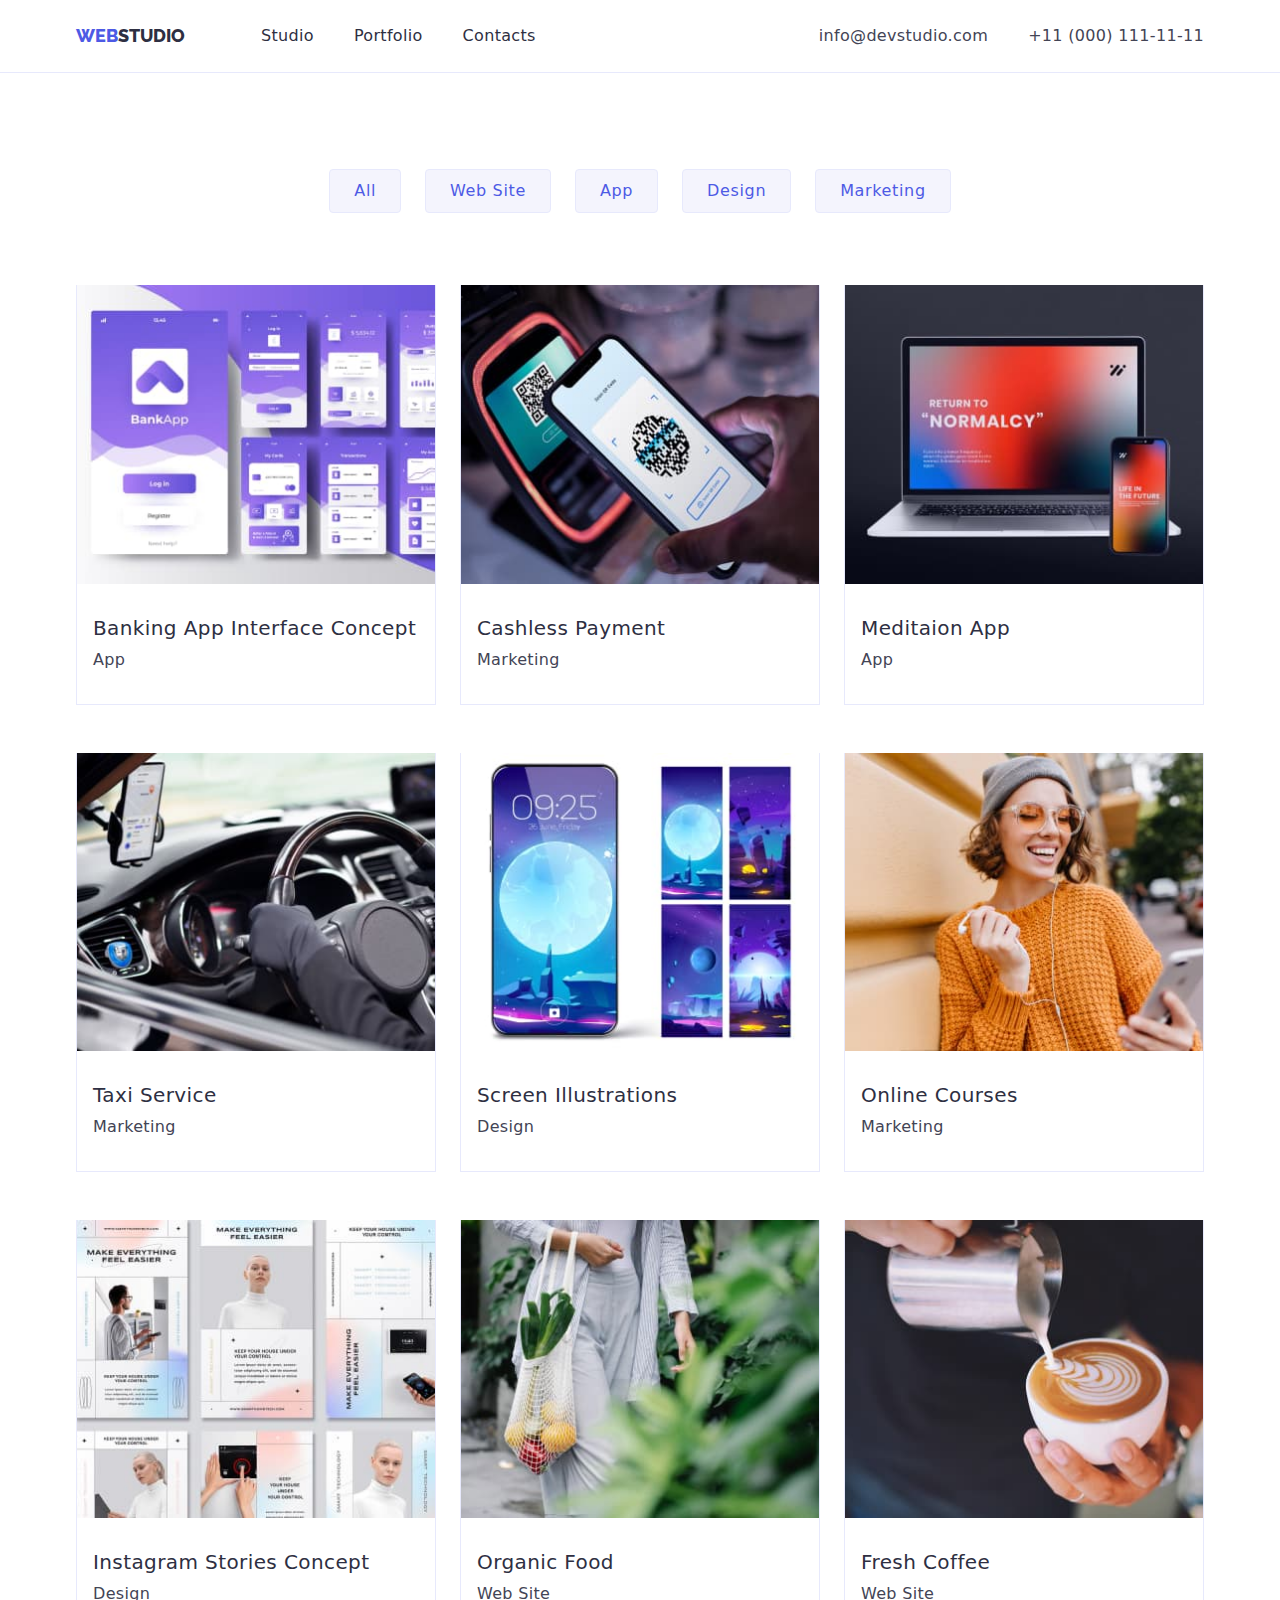
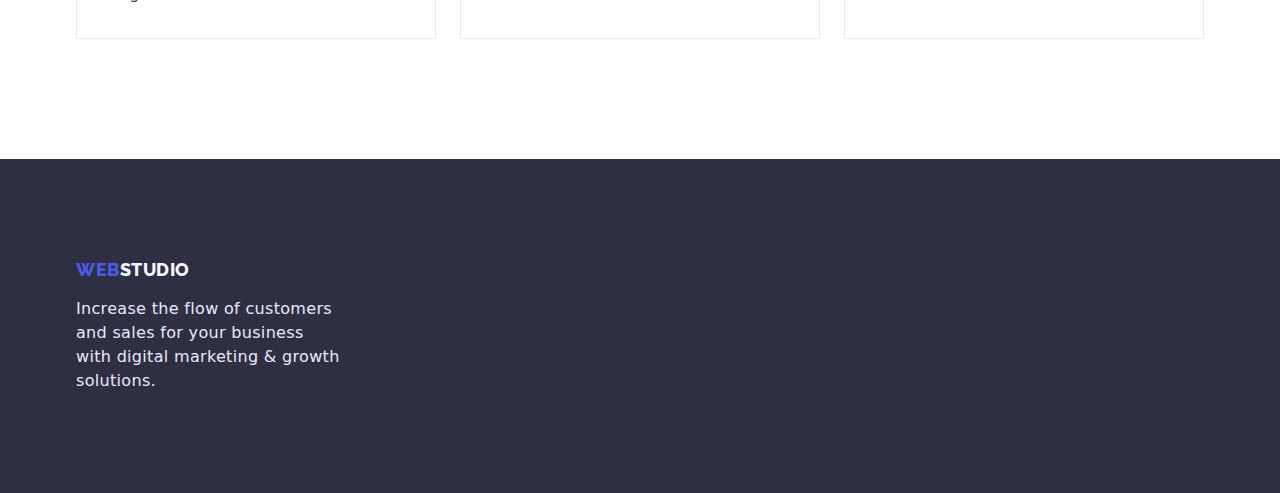
==== commit 59c32fa7: "-" ====
--- a/portfolio.html
+++ b/portfolio.html
@@ -18,12 +18,13 @@
     />
   </head>
   <body>
-    <header class="header">
+    <header class="headert">
       <div class="container">
         <div class="div-flex">
-          <nav>
-            <div class="div-flex">
+          <nav class="navigation">
+            
             <a href="./index.html" class="logo"><span>Web</span>Studio</a>
+
             <ul class="site-nav">
               <li class="nav-flex">
                 <a class="nav" href="./index.html">Studio</a>
@@ -33,7 +34,7 @@
               </li>
               <li class="nav-flex"><a class="nav" href="">Contacts</a></li>
             </ul>
-          </nav>
+          
           <address class="holder">
             <ul class="address-list-item">
               <li class="nav-flex">
@@ -42,28 +43,27 @@
                 >
               </li>
               <li class="nav-flex">
-                <a class="address-list-tel" href="tel:+11(000)111-11-11"
+                <a class="address-list-tel" href="tel:+110001111111"
                   >+11 (000) 111-11-11</a
                 >
               </li>
             </ul>
           </address>
-          </div>
-        </div>
+        </nav>
       </div>
     </header>
     <main>
-      <section>
+      <section class="control">
         <div class="container">
           <h1 hidden>Our Portfolio</h1>
           <ul class="btn-tiny">
-            <li>
+            <li class="wide">
               <button class="btn-large" type="button">All</button>
             </li>
-            <li><button class="btn-large" type="button">Web Site</button></li>
-            <li><button class="btn-large" type="button">App</button></li>
-            <li><button class="btn-large" type="button">Design</button></li>
-            <li><button class="btn-large" type="button">Marketing</button></li>
+            <li class="wide"><button class="btn-large" type="button">Web Site</button></li>
+            <li class="wide"><button class="btn-large" type="button">App</button></li>
+            <li class="wide"><button class="btn-large" type="button">Design</button></li>
+            <li class="wide"><button class="btn-large" type="button">Marketing</button></li>
           </ul>
           <ul class="pic">
             <li class="item-list">
@@ -72,9 +72,9 @@
                   src="./images/portfolio1.jpg"
                   alt="bank application"
                   width="360"
-                />
+                /><div class="huge">
                 <h2 class="headline">Banking App Interface Concept</h2>
-                <p class="desc">App</p>
+                <p class="desc">App</p></div>
               </a>
             </li>
             <li class="item-list">
@@ -83,9 +83,9 @@
                   src="./images/portfolio2.jpg"
                   alt="smartphone payment"
                   width="360"
-                />
+                /><div class="huge">
                 <h2 class="headline">Cashless Payment</h2>
-                <p class="desc">Marketing</p>
+                <p class="desc">Marketing</p></div>
               </a>
             </li>
             <li class="item-list">
@@ -94,9 +94,9 @@
                   src="./images/portfolio3.jpg"
                   alt="phone and laptop"
                   width="360"
-                />
+                /><div class="huge">
                 <h2 class="headline">Meditaion App</h2>
-                <p class="desc">App</p>
+                <p class="desc">App</p></div>
               </a>
             </li>
             <li class="item-list">
@@ -105,9 +105,9 @@
                   src="./images/portfolio4.jpg"
                   alt="driver in the car"
                   width="360"
-                />
+                /><div class="huge">
                 <h2 class="headline">Taxi Service</h2>
-                <p class="desc">Marketing</p>
+                <p class="desc">Marketing</p></div>
               </a>
             </li>
             <li class="item-list">
@@ -116,20 +116,22 @@
                   src="./images/portfolio5.jpg"
                   alt="moon photo on phone"
                   width="360"
-                />
+                /><div class="huge">
                 <h2 class="headline">Screen Illustrations</h2>
-                <p class="desc">Design</p>
+                <p class="desc">Design</p></div>
               </a>
             </li>
             <li class="item-list">
               <a class="thumb" href="">
                 <img
                   src="./images/portfolio6.jpg"
+                  
                   alt="happy girl"
                   width="360"
                 />
+                <div class="huge">
                 <h2 class="headline">Online Courses</h2>
-                <p class="desc">Marketing</p>
+                <p class="desc">Marketing</p></div>
               </a>
             </li>
             <li class="item-list">
@@ -139,8 +141,9 @@
                   alt="makeup service ad"
                   width="360"
                 />
+                <div class="huge">
                 <h2 class="headline">Instagram Stories Concept</h2>
-                <p class="desc">Design</p>
+                <p class="desc">Design</p></div>
               </a>
             </li>
             <li class="item-list">
@@ -149,9 +152,9 @@
                   src="./images/portfolio8.jpg"
                   alt="girl carrying vegetables in a basket"
                   width="360"
-                />
+                /><div class="huge">
                 <h2 class="headline">Organic Food</h2>
-                <p class="desc">Web Site</p>
+                <p class="desc">Web Site</p></div>
               </a>
             </li>
             <li class="item-list">
@@ -160,9 +163,9 @@
                   src="./images/portfolio9.jpg"
                   alt="barista makes coffe"
                   width="360"
-                />
+                /><div class="huge">
                 <h2 class="headline">Fresh Coffee</h2>
-                <p class="desc">Web Site</p>
+                <p class="desc">Web Site</p></div>
               </a>
             </li>
           </ul>
@@ -171,11 +174,13 @@
     </main>
     <footer class="footer">
       <div class="container">
+        <div snippet></div>
         <a class="logo-desc" href="./index.html"><span>Web</span>Studio</a>
         <p class="items">
           Increase the flow of customers and sales for your business with
           digital marketing & growth solutions.
         </p>
+        </div>
       </div>
     </footer>
   </body>
--- a/css/styles.css
+++ b/css/styles.css
@@ -1,6 +1,27 @@
+a {
+  text-decoration: none;
+}
+ul {
+  margin: 0;
+  padding: 0;
+  list-style: 0;
+}
+h1,
+h2,
+h3,
+h4,
+p {
+  margin: 0;
+}
+img {
+  display: block;
+  max-width: 100%;
+  height: auto;
+}
 body {
-  font-family: "Roboto";
-  color: #434455;
+  font-family: "Roboto", sans-serif;
+  color: #434455;
+  margin: 0;
 }
 
 .container {
@@ -11,12 +32,13 @@
   width: 1158px;
 }
 .headert {
+  padding: 24px 0;
   border-bottom: 1px solid #e7e9fc;
 }
 
 /* ЛОГО */
 .logo > span {
-  font-family: "Raleway";
+  font-family: "Raleway", sans-serif;
   font-size: 18px;
   line-height: 1.3;
   color: #4d5ae5;
@@ -26,7 +48,7 @@
 }
 
 .logo {
-  font-family: "Raleway";
+  font-family: "Raleway", sans-serif;
   font-size: 18px;
   line-height: 1.3;
   color: #2e2f42;
@@ -42,8 +64,6 @@
   margin-left: 76px;
 }
 .site-nav .nav {
-  padding-top: 24px;
-  padding-bottom: 24px;
   display: block;
 }
 .site-nav .nav-flex:not(:last-child) {
@@ -57,10 +77,9 @@
   color: #2e2f42;
   text-decoration: none;
 }
-
-.div-flex {
-  display: flex;
-  align-items: center;
+.navigation {
+  display: flex;
+  text-align: center;
 }
 .nav:hover,
 .nav:focus {
@@ -86,7 +105,6 @@
   margin-top: 0;
   margin-bottom: 0;
   margin-left: auto;
-  /* margin-right: 40px; */
 }
 .address-list-item .nav-flex + .nav-flex {
   margin-left: 40px;
@@ -101,18 +119,19 @@
 }
 /* Секция Герой */
 .title {
-  margin-top: 0;
-  margin-bottom: 48px;
   font-weight: 700;
   font-size: 56px;
   letter-spacing: 0.02em;
   line-height: 1.1;
   color: #ffffff;
-  padding: 188px 473px 0 473px;
+  width: 494px;
+  margin: auto;
 }
 .thumbnail {
   text-align: center;
   background-color: #2e2f42;
+  padding-bottom: 188px;
+  padding-top: 188px;
 }
 button {
   font-family: inherit;
@@ -126,7 +145,7 @@
   list-style-type: none;
   display: flex;
   justify-content: center;
-  margin-top: 96px;
+
   margin-bottom: 72px;
 }
 .btn-large {
@@ -162,16 +181,18 @@
   min-width: 169px;
   text-align: center;
   margin-top: 48px;
-  margin-bottom: 188px;
 }
 /* Секция1 */
-
+.section {
+  padding-top: 120px;
+  padding-bottom: 120px;
+}
 .subject {
   font-weight: 500;
   font-size: 20px;
   line-height: 1.2;
   color: #2e2f42;
-  padding-top: 120px;
+  letter-spacing: 0.02em;
   margin-bottom: 8px;
 }
 .item {
@@ -181,16 +202,20 @@
   letter-spacing: 0.02em;
   list-style-type: none;
   margin-top: 0;
-  padding-bottom: 120px;
+
   width: 264px;
+}
+.aside {
+  list-style-type: none;
+
+  display: flex;
+}
+.excerpt {
   margin-right: 24px;
 }
-.aside {
-  list-style-type: none;
-  letter-spacing: 0.02em;
-  display: flex;
-}
-
+.excerpt:last-child {
+  margin-right: 0px;
+}
 /* Секция2 */
 .heading {
   font-weight: 700;
@@ -203,18 +228,19 @@
   margin-bottom: 72px;
   margin-top: 0;
 }
-
+.content {
+  padding-bottom: 120px;
+}
 .pic {
   list-style-type: none;
-  margin-top: 0;
-  padding-bottom: 240px;
+
   display: flex;
   flex-wrap: wrap;
-  margin-left: 0;
-  padding-left: 0;
-  /* margin-right: 24px; */
 }
 .image {
+  box-shadow: 0px 1px 6px rgba(46, 47, 66, 0.08),
+    0px 1px 1px rgba(46, 47, 66, 0.16), 0px 2px 1px rgba(46, 47, 66, 0.08);
+  border-radius: 0px 0px 4px 4px;
   margin-right: 24px;
 }
 .image:last-child {
@@ -223,7 +249,6 @@
 /* Секция3 */
 .thumb {
   text-decoration: none;
-  border: 1px solid #e7e9fc;
 }
 
 .headline {
@@ -232,7 +257,7 @@
   line-height: 1.2;
   letter-spacing: 0.02em;
   color: #2e2f42;
-  margin-top: 32px;
+
   margin-bottom: 8px;
 }
 
@@ -243,18 +268,24 @@
   list-style-type: none;
   color: #434455;
   margin: 0;
-  margin-bottom: 80px;
 }
 .picture {
   list-style-type: none;
   margin-top: 0;
+
+  display: flex;
+}
+.inner {
   padding-bottom: 120px;
-  display: flex;
-  /* margin-right: 24px; */
+  padding-top: 120px;
+  background: #f4f4fd;
+}
+.foto {
+  padding: 32px 16px 32px 16px;
 }
 /* Футер */
 .logo-desc {
-  font-family: "Raleway";
+  font-family: "Raleway", sans-serif;
   font-weight: 800;
   font-size: 18px;
   line-height: 1.2;
@@ -266,11 +297,11 @@
   background-color: #2e2f42;
   text-decoration: none;
   display: inline-block;
-  margin-top: 100px;
+
   margin-bottom: 16px;
 }
 .logo-desc > span {
-  font-family: "Raleway";
+  font-family: "Raleway", sans-serif;
   font-style: normal;
   font-weight: 800;
   font-size: 18px;
@@ -280,10 +311,12 @@
   text-transform: uppercase;
   color: #4d5ae5;
   text-decoration: none;
-  margin-top: 100px;
+
   margin-bottom: 16px;
 }
 .footer {
+  padding-top: 100px;
+  padding-bottom: 100px;
   background-color: #2e2f42;
 }
 .items {
@@ -293,7 +326,10 @@
   line-height: 1.5;
   letter-spacing: 0.02em;
   margin-top: 0px;
-  padding-bottom: 100px;
+
+  width: 264px;
+}
+.snippet {
   width: 264px;
 }
 /* Portfolio */
@@ -302,7 +338,26 @@
   width: 360px;
   margin-bottom: 48px;
   margin-right: 24px;
+  border-left: 1px solid #e7e9fc;
+  border-right: 1px solid #e7e9fc;
+  border-bottom: 1px solid #e7e9fc;
 }
 .item-list:nth-child(3n) {
   margin-right: 0px;
 }
+.item-list:nth-child(n + 7) {
+  margin-bottom: 0;
+}
+.control {
+  padding-top: 96px;
+  padding-bottom: 120px;
+}
+.wide {
+  margin-right: 24px;
+}
+.wide:last-child {
+  margin-right: 0px;
+}
+.huge {
+  padding: 32px 16px;
+}
